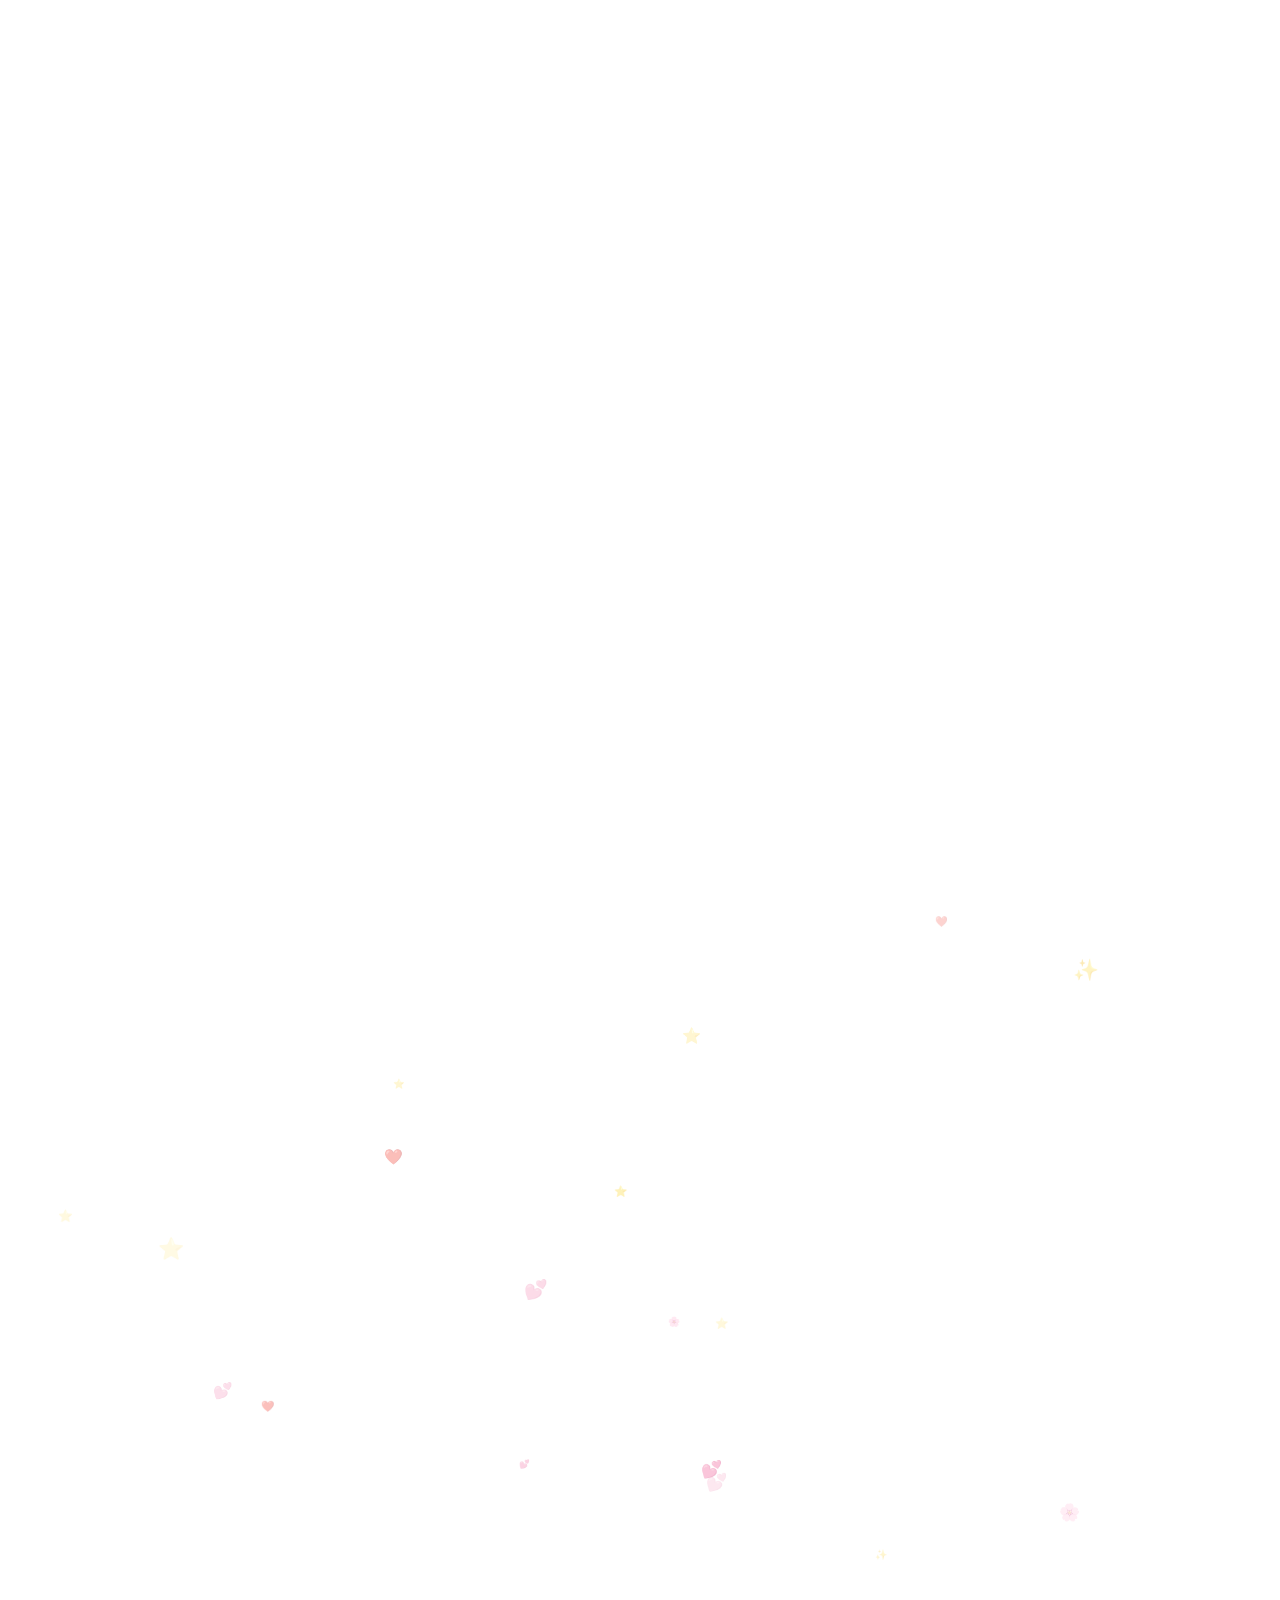
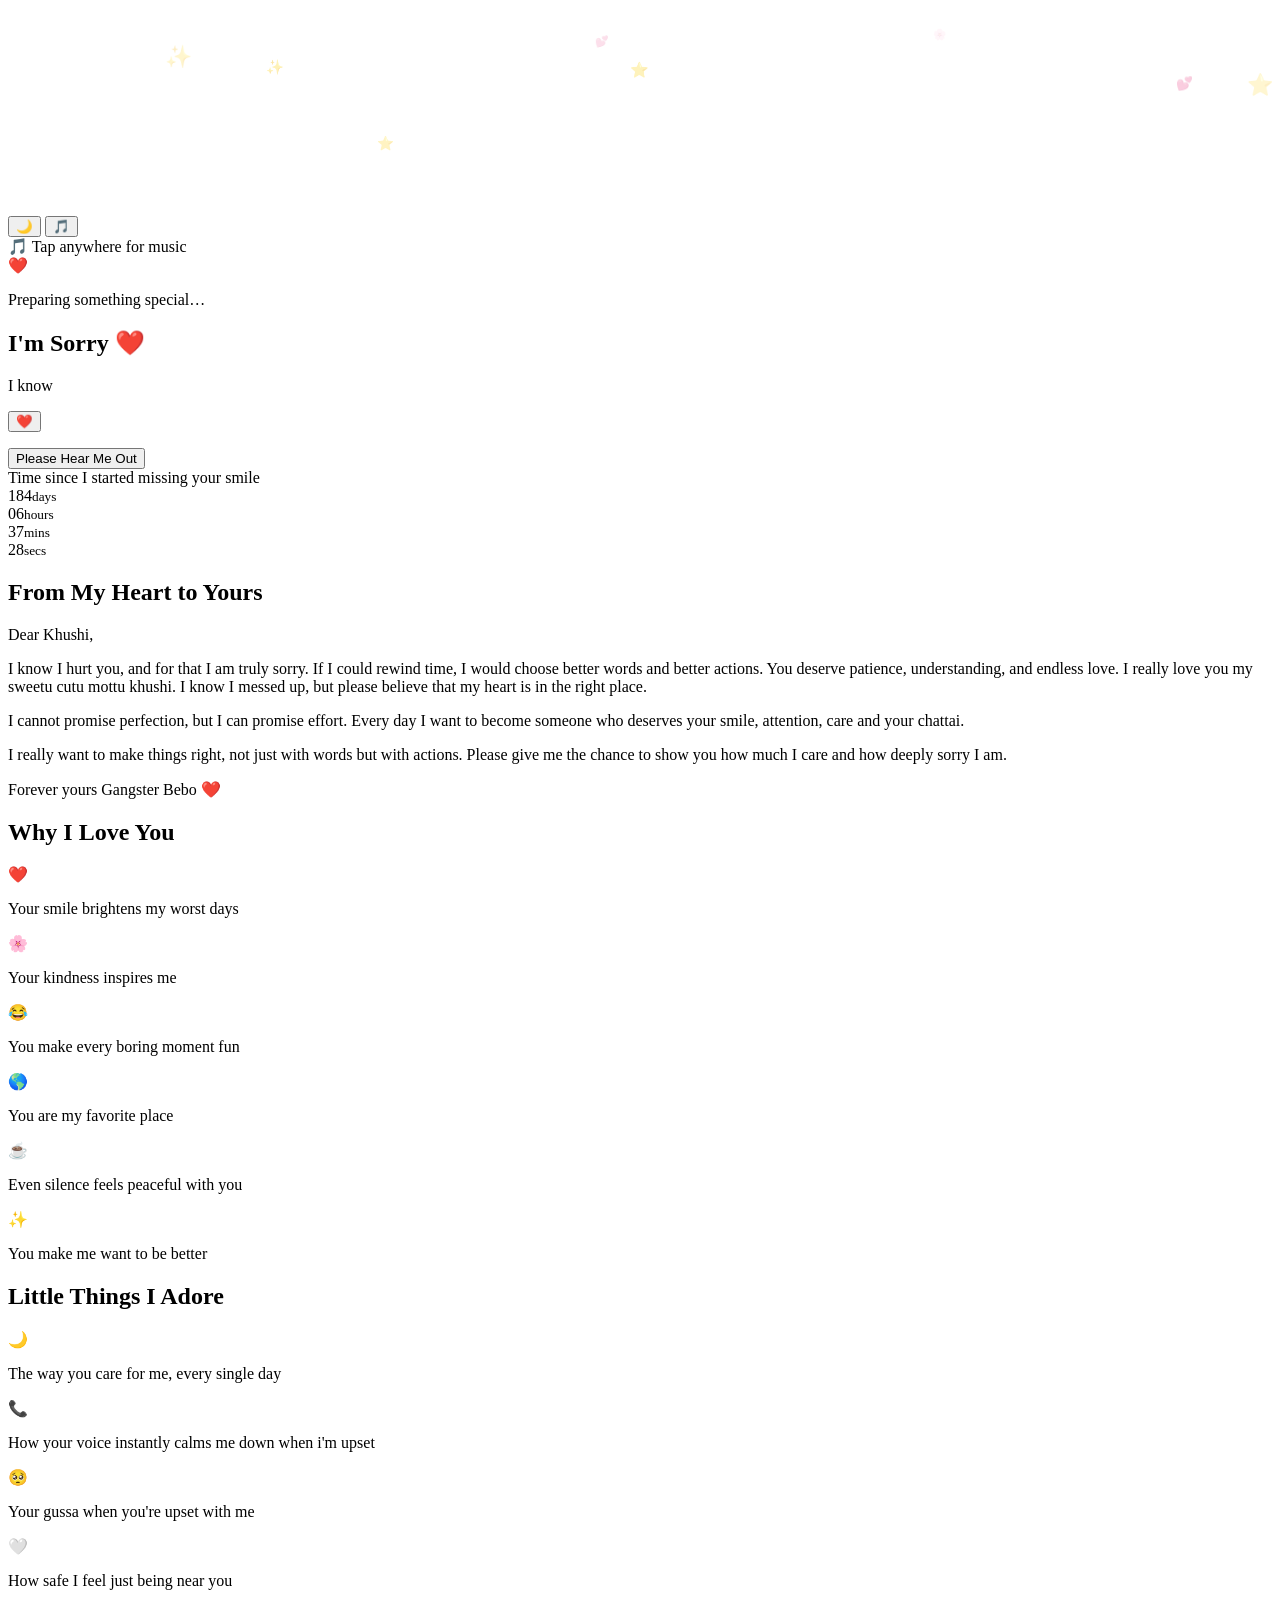
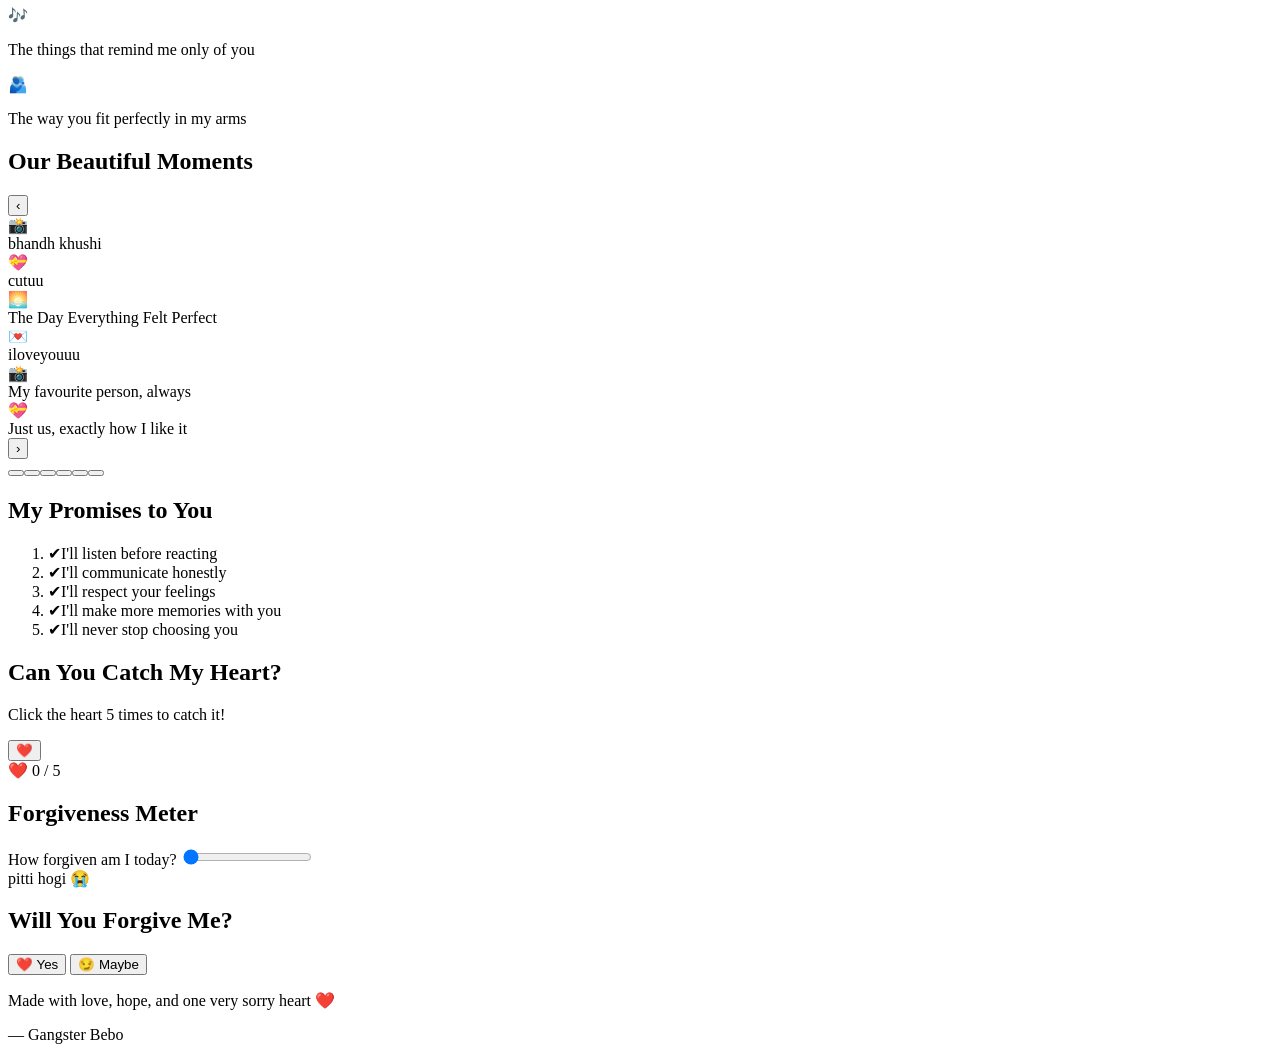
==== index.html @ 4479c872 "Create index.html" ====
<!DOCTYPE html>
<html lang="en">
<head>
  <meta charset="UTF-8" />
  <meta name="viewport" content="width=device-width, initial-scale=1.0" />
  <title>I'm Sorry, My Love ❤️</title>
  <link rel="preconnect" href="https://fonts.googleapis.com" />
  <link rel="preconnect" href="https://fonts.gstatic.com" crossorigin />
  <link href="https://fonts.googleapis.com/css2?family=Playfair+Display:ital,wght@0,400;0,700;1,400&family=Lato:wght@300;400;700&family=Dancing+Script:wght@600;700&display=swap" rel="stylesheet" />
  <link rel="icon" href="data:image/svg+xml,<svg xmlns='http://www.w3.org/2000/svg' viewBox='0 0 100 100'><text y='.9em' font-size='90'>❤️</text></svg>" />
  <link rel="stylesheet" href="style.css" />
</head>
<body class="light-mode">

  <div id="scroll-progress"></div>
  <canvas id="cursor-canvas"></canvas>
  <canvas id="particle-canvas"></canvas>
  <div id="compliment-bubble"></div>

  <div id="controls">
    <button id="dark-toggle" title="Toggle dark mode">🌙</button>
    <button id="music-toggle" title="Toggle music">🎵</button>
  </div>
  <div id="sound-hint">🎵 Tap anywhere for music</div>

  <div id="loader">
    <div class="loader-heart">❤️</div>
    <p>Preparing something special…</p>
  </div>

  <!-- SECTION 1 — LANDING -->
  <section id="landing" class="section">
    <div class="landing-content">
      <h1 class="hero-title fade-in">I'm Sorry ❤️</h1>
      <p class="hero-sub fade-in delay-1">
        I know I made a mistake, but you mean more to me than my ego ever will.
      </p>
      <button id="hero-heart" class="hero-heart fade-in delay-2" title="Click me…">❤️</button>
      <p id="heart-hint" class="heart-hint fade-in delay-2"></p>
      <button id="hear-me-out" class="btn-primary fade-in delay-3">Please Hear Me Out</button>
      <div id="countdown" class="countdown fade-in delay-3">
        <span class="countdown-label">Time since I started missing your smile</span>
        <div class="countdown-digits">
          <div><span id="cd-days">0</span><small>days</small></div>
          <div><span id="cd-hours">0</span><small>hours</small></div>
          <div><span id="cd-mins">0</span><small>mins</small></div>
          <div><span id="cd-secs">0</span><small>secs</small></div>
        </div>
      </div>
    </div>
  </section>

  <!-- SECTION 2 — LETTER -->
  <section id="letter" class="section">
    <div class="section-inner">
      <h2 class="section-title scroll-reveal">From My Heart to Yours</h2>
      <div class="glass-card letter-card scroll-reveal">
        <div id="letter-paragraphs"></div>
      </div>
    </div>
  </section>

  <!-- SECTION 3 — REASONS -->
  <section id="reasons" class="section">
    <div class="section-inner">
      <h2 class="section-title scroll-reveal">Why I Love You</h2>
      <div class="reasons-grid" id="reasons-grid"></div>
    </div>
  </section>

  <!-- SECTION 3.5 — LITTLE THINGS -->
  <section id="little-things" class="section">
    <div class="section-inner">
      <h2 class="section-title scroll-reveal">Little Things I Adore</h2>
      <div class="reasons-grid" id="little-things-grid"></div>
    </div>
  </section>

  <!-- SECTION 4 — GALLERY -->
  <section id="gallery" class="section">
    <div class="section-inner">
      <h2 class="section-title scroll-reveal">Our Beautiful Moments</h2>
      <div class="carousel-wrapper scroll-reveal">
        <button class="carousel-btn prev" id="carousel-prev">‹</button>
        <div class="carousel-track-wrapper">
          <div class="carousel-track" id="carousel-track"></div>
        </div>
        <button class="carousel-btn next" id="carousel-next">›</button>
        <div class="carousel-dots" id="carousel-dots"></div>
      </div>
    </div>
  </section>

  <!-- SECTION 5 — PROMISES -->
  <section id="promises" class="section">
    <div class="section-inner">
      <h2 class="section-title scroll-reveal">My Promises to You</h2>
      <ol class="promises-list" id="promises-list"></ol>
    </div>
  </section>

  <!-- SECTION 6 — GAME -->
  <section id="game" class="section">
    <div class="section-inner">
      <h2 class="section-title scroll-reveal">Can You Catch My Heart?</h2>
      <p class="game-sub scroll-reveal">Click the heart 5 times to catch it!</p>
      <div id="game-arena">
        <button id="game-heart">❤️</button>
        <div id="game-score">❤️ <span id="score-count">0</span> / 5</div>
      </div>
      <div id="game-result" hidden>
        <p>You caught my heart…</p>
        <p>You already had it anyway ❤️</p>
      </div>
    </div>
  </section>

  <!-- SECTION 7 — METER -->
  <section id="meter" class="section">
    <div class="section-inner">
      <h2 class="section-title scroll-reveal">Forgiveness Meter</h2>
      <div class="glass-card meter-card scroll-reveal">
        <label for="forgiveness-slider" class="meter-label">How forgiven am I today?</label>
        <input type="range" id="forgiveness-slider" min="0" max="100" value="0" />
        <div id="meter-message" class="meter-message">Sleeping on the couch 😭</div>
        <div class="meter-track"><div id="meter-fill" class="meter-fill"></div></div>
      </div>
    </div>
  </section>

  <!-- SECTION 8 — QUESTION -->
  <section id="question" class="section">
    <div class="section-inner">
      <h2 class="section-title question-title scroll-reveal">Will You Forgive Me?</h2>
      <div id="question-buttons" class="question-buttons scroll-reveal">
        <button id="btn-yes" class="btn-yes">❤️ Yes</button>
        <button id="btn-maybe" class="btn-maybe">😏 Maybe</button>
      </div>
      <div id="question-result" hidden></div>
    </div>
  </section>

  <!-- YES OVERLAY -->
  <div id="yes-overlay" hidden>
    <div class="yes-content">
      <div class="yes-emoji">🎉❤️🎊</div>
      <h2>Thank You!</h2>
      <p>Thank you for giving us another chance.<br />I promise to make tomorrow better than yesterday.</p>
      <button id="close-overlay" class="btn-primary">💕 Close</button>
    </div>
  </div>

  <!-- EASTER EGG -->
  <div id="easter-egg" hidden>
    <div class="easter-content">
      <p id="easter-text">I love you infinitely ❤️</p>
      <button id="close-easter">×</button>
    </div>
  </div>

  <!-- FOOTER -->
  <footer id="site-footer">
    <p>Made with love, hope, and one very sorry heart ❤️</p>
    <p id="footer-name"></p>
  </footer>

  <audio id="bg-music" loop preload="none"></audio>

  <script>
  // ============================================
  // EDIT EVERYTHING BELOW THIS LINE
  // ============================================

  var GIRLFRIEND_NAME   = "Khushi";
  var MY_NAME           = "Gangster Bebo";
  var START_DATE        = "2026-06-05T00:00:00";
  var BG_MUSIC_URL      = "https://files.catbox.moe/e46wpk.mp3";

  var LETTER = [
    "Dear Khushi,",
    "I know I hurt you, and for that I am truly sorry. If I could rewind time, I would choose better words and better actions. You deserve patience, understanding, and endless love. I really love you my sweetu cutu mottu khushi. I know I messed up, but please believe that my heart is in the right place.",
    "I cannot promise perfection, but I can promise effort. Every day I want to become someone who deserves your smile, attention, care and your chattai.",
    "I really want to make things right, not just with words but with actions. Please give me the chance to show you how much I care and how deeply sorry I am.",
    "Forever yours Gangster Bebo ❤️"
  ];

  // PASTE YOUR GOOGLE DRIVE FILE ID ONLY (the long code in the middle of the share link)
  // Format must be:  https://lh3.googleusercontent.com/d/YOUR_FILE_ID
  var MEMORIES = [
    { caption: "bhandh khushi",                  img: "https://lh3.googleusercontent.com/d/1AJKHGsjOWZdepBhGIZEF0ADNPGqDsxFx" },
    { caption: "cutuu",                           img: "https://lh3.googleusercontent.com/d/15ro54NTfa-QMp7DsvfEFmArkL0kMh6EU" },
    { caption: "The Day Everything Felt Perfect", img: "https://lh3.googleusercontent.com/d/1Q-eAUDT7Jec0E_biat6FEw7ag1zXU2N1" },
    { caption: "iloveyouuu",                      img: "https://lh3.googleusercontent.com/d/1O-o6gZeLFZesdM_bnuaUZ5kqMHBRcGTO" },
    { caption: "My favourite person, always",     img: "https://lh3.googleusercontent.com/d/1LlQ_DcSPe5xK9lEpnj_HKdjEOv0bdu0h" },
    { caption: "Just us, exactly how I like it",  img: "https://lh3.googleusercontent.com/d/1vR-0bvlslBQaSbmFz5hfnw_8TAXUuXkc" }
  ];

  var QUOTES = [
    "I feel the best when I am with you Khushi Gupta 💕",
    "You make ordinary moments extraordinary ✨",
    "The world is softer when you are near 🌸",
    "Your laugh is my favourite sound 😊",
    "You are my home 🏡",
    "Loving you is the easiest thing I do ❤️",
    "You are my favourite notification 📱💗",
    "My heart beats faster when I see your name ",
    "I'd choose you in every universe, every timeline ",
    "You taught me what love actually is "
  ];

  // ============================================
  // DO NOT EDIT BELOW THIS LINE
  // ============================================

  document.addEventListener("DOMContentLoaded", function() {

    // Footer
    document.getElementById("footer-name").textContent = "— " + MY_NAME;

    // Loader
    setTimeout(function() {
      var l = document.getElementById("loader");
      if (l) l.classList.add("hidden");
    }, 1200);

    // Scroll progress
    window.addEventListener("scroll", function() {
      var docH = document.documentElement.scrollHeight - window.innerHeight;
      var pct  = docH > 0 ? (window.scrollY / docH) * 100 : 0;
      var bar  = document.getElementById("scroll-progress");
      if (bar) bar.style.width = pct + "%";
    }, { passive: true });

    // Dark mode
    var darkBtn  = document.getElementById("dark-toggle");
    var isDark   = false;
    if (darkBtn) {
      darkBtn.addEventListener("click", function() {
        isDark = !isDark;
        document.body.classList.toggle("dark-mode",  isDark);
        document.body.classList.toggle("light-mode", !isDark);
        darkBtn.textContent = isDark ? "☀️" : "🌙";
      });
    }

    // Music — auto-starts on first tap/click anywhere, with a hint shown until then
    var musicBtn  = document.getElementById("music-toggle");
    var bgMusic   = document.getElementById("bg-music");
    var soundHint = document.getElementById("sound-hint");
    var musicOn   = false;
    var musicStartedOnce = false;

    if (BG_MUSIC_URL && bgMusic) {
      bgMusic.src = BG_MUSIC_URL;
      if (soundHint) setTimeout(function(){ soundHint.classList.add("show"); }, 1500);
    } else if (soundHint) {
      soundHint.style.display = "none";
    }

    function startMusic() {
      if (!BG_MUSIC_URL || musicOn) return;
      bgMusic.play().then(function() {
        musicOn = true;
        if (musicBtn) musicBtn.textContent = "🔇";
        if (soundHint) soundHint.classList.remove("show");
      }).catch(function() {});
    }

    function firstInteractionHandler() {
      if (!musicStartedOnce) {
        musicStartedOnce = true;
        startMusic();
      }
      document.removeEventListener("click", firstInteractionHandler);
      document.removeEventListener("touchstart", firstInteractionHandler);
    }
    if (BG_MUSIC_URL) {
      document.addEventListener("click", firstInteractionHandler);
      document.addEventListener("touchstart", firstInteractionHandler, { passive: true });
    }

    if (musicBtn) {
      musicBtn.addEventListener("click", function() {
        if (!BG_MUSIC_URL) return;
        musicStartedOnce = true;
        if (musicOn) { bgMusic.pause(); musicOn = false; musicBtn.textContent = "🎵"; }
        else { startMusic(); }
      });
    }

    // Cursor trail
    var cc = document.getElementById("cursor-canvas");
    if (cc) {
      var cCtx = cc.getContext("2d");
      var pts  = [];
      cc.width = window.innerWidth; cc.height = window.innerHeight;
      window.addEventListener("resize", function(){ cc.width = window.innerWidth; cc.height = window.innerHeight; });
      document.addEventListener("mousemove", function(e) {
        if (Math.random() > 0.4) pts.push({ x: e.clientX, y: e.clientY, s: Math.random()*12+6, l: 1, d: 0.025+Math.random()*0.02, vx: (Math.random()-0.5)*1.5, vy: -1-Math.random()*1.5 });
      });
      document.addEventListener("touchmove", function(e) {
        var t = e.touches[0];
        pts.push({ x: t.clientX, y: t.clientY, s: 14, l: 1, d: 0.03, vx: (Math.random()-0.5)*1.5, vy: -1.5-Math.random() });
      }, { passive: true });
      (function drawC() {
        cCtx.clearRect(0,0,cc.width,cc.height);
        for (var i = pts.length-1; i >= 0; i--) {
          var p = pts[i]; cCtx.globalAlpha = p.l; cCtx.font = p.s+"px serif";
          cCtx.fillText("❤️", p.x-p.s/2, p.y+p.s/2);
          p.x+=p.vx; p.y+=p.vy; p.l-=p.d; if(p.l<=0) pts.splice(i,1);
        }
        cCtx.globalAlpha = 1; requestAnimationFrame(drawC);
      })();
    }

    // Ambient particles
    var pc = document.getElementById("particle-canvas");
    if (pc) {
      var pCtx = pc.getContext("2d");
      var EM   = ["❤️","✨","🌸","💕","⭐"];
      var amb  = [];
      pc.width = window.innerWidth; pc.height = window.innerHeight;
      window.addEventListener("resize", function(){ pc.width = window.innerWidth; pc.height = window.innerHeight; });
      function mkA(b) { return { x: Math.random()*window.innerWidth, y: b ? window.innerHeight+20 : Math.random()*window.innerHeight, s: Math.random()*14+8, sp: 0.25+Math.random()*0.4, dr: (Math.random()-0.5)*0.3, al: 0.1+Math.random()*0.25, em: EM[Math.floor(Math.random()*EM.length)] }; }
      for (var i=0;i<28;i++) amb.push(mkA(false));
      (function drawA() {
        pCtx.clearRect(0,0,pc.width,pc.height);
        for (var i=0;i<amb.length;i++) { var p=amb[i]; pCtx.globalAlpha=p.al; pCtx.font=p.s+"px serif"; pCtx.fillText(p.em,p.x,p.y); p.y-=p.sp; p.x+=p.dr; if(p.y<-30) amb[i]=mkA(true); }
        pCtx.globalAlpha=1; requestAnimationFrame(drawA);
      })();
    }

    // Scroll reveal
    var ro = new IntersectionObserver(function(entries) {
      entries.forEach(function(e, i) { if(e.isIntersecting){ setTimeout(function(){ e.target.classList.add("revealed"); }, i*80); ro.unobserve(e.target); } });
    }, { threshold: 0.15 });
    document.querySelectorAll(".scroll-reveal").forEach(function(el){ ro.observe(el); });

    // Hero heart
    var heroHeart  = document.getElementById("hero-heart");
    var heartHint  = document.getElementById("heart-hint");
    var heartClicks = 0;
    if (heroHeart) {
      heroHeart.addEventListener("click", function() {
        heartClicks++;
        if (heartHint) {
          if (heartClicks < 10) { heartHint.textContent = (10-heartClicks) + " more clicks to unlock a secret 🤫"; heartHint.classList.add("show"); }
          else { heartHint.textContent = "✨ Secret unlocked! ✨"; heartHint.classList.add("show"); showEasterEgg(GIRLFRIEND_NAME + ", you are my entire world. Every heartbeat is for you. ❤️"); }
        }
        spawnHeart(heroHeart.getBoundingClientRect());
      });
    }

    // Scroll to letter
    var hmb = document.getElementById("hear-me-out");
    if (hmb) hmb.addEventListener("click", function(){ document.getElementById("letter").scrollIntoView({ behavior: "smooth" }); });

    // Countdown — reads directly from START_DATE variable, ignores localStorage
    function updateCountdown() {
      var start = new Date(START_DATE).getTime();
      var diff  = Math.max(0, Date.now() - start);
      var days  = Math.floor(diff / 86400000); diff -= days  * 86400000;
      var hours = Math.floor(diff /  3600000); diff -= hours *  3600000;
      var mins  = Math.floor(diff /    60000); diff -= mins  *    60000;
      var secs  = Math.floor(diff /     1000);
      var dd = document.getElementById("cd-days");
      var hh = document.getElementById("cd-hours");
      var mm = document.getElementById("cd-mins");
      var ss = document.getElementById("cd-secs");
      if (dd) dd.textContent = days;
      if (hh) hh.textContent = String(hours).padStart(2,"0");
      if (mm) mm.textContent = String(mins).padStart(2,"0");
      if (ss) ss.textContent = String(secs).padStart(2,"0");
    }
    updateCountdown();
    setInterval(updateCountdown, 1000);

    // Letter — reads directly from LETTER array
    var lc = document.getElementById("letter-paragraphs");
    var lcard = document.querySelector(".letter-card");
    if (lc) {
      LETTER.forEach(function(para) {
        var p = document.createElement("p");
        p.className   = "letter-paragraph";
        p.textContent = para;
        lc.appendChild(p);
      });
      var lStarted = false;
      var lo = new IntersectionObserver(function(entries) {
        if (entries[0].isIntersecting && !lStarted) {
          lStarted = true;
          var all = lc.querySelectorAll(".letter-paragraph");
          all.forEach(function(p, i){ setTimeout(function(){ p.classList.add("visible"); }, i*500); });
          lo.disconnect();
        }
      }, { threshold: 0.2 });
      if (lcard) lo.observe(lcard);
    }

    // Reasons
    var REASONS = [
      { icon: "❤️",  text: "Your smile brightens my worst days" },
      { icon: "🌸",  text: "Your kindness inspires me" },
      { icon: "😂",  text: "You make every boring moment fun" },
      { icon: "🌎",  text: "You are my favorite place" },
      { icon: "☕",  text: "Even silence feels peaceful with you" },
      { icon: "✨",  text: "You make me want to be better" }
    ];
    var grid = document.getElementById("reasons-grid");
    if (grid) {
      REASONS.forEach(function(r) {
        var card = document.createElement("div");
        card.className = "reason-card";
        card.innerHTML = "<span class='reason-icon'>"+r.icon+"</span><p>"+r.text+"</p>";
        grid.appendChild(card);
      });
      var co = new IntersectionObserver(function(entries) {
        entries.forEach(function(e,i){ if(e.isIntersecting){ setTimeout(function(){ e.target.classList.add("revealed"); },i*100); co.unobserve(e.target); } });
      }, { threshold: 0.2 });
      grid.querySelectorAll(".reason-card").forEach(function(c){ co.observe(c); });
    }

    // Little Things
    var LITTLE_THINGS = [
      { icon: "🌙",  text: "The way you care for me, every single day" },
      { icon: "📞",  text: "How your voice instantly calms me down when i'm upset" },
      { icon: "🥺",  text: "Your gussa when you're upset with me" },
      { icon: "🤍",  text: "How safe I feel just being near you" },
      { icon: "🎶",  text: "The things that remind me only of you" },
      { icon: "🫂",  text: "The way you fit perfectly in my arms" }
    ];
    var ltGrid = document.getElementById("little-things-grid");
    if (ltGrid) {
      LITTLE_THINGS.forEach(function(r) {
        var card = document.createElement("div");
        card.className = "reason-card";
        card.innerHTML = "<span class='reason-icon'>"+r.icon+"</span><p>"+r.text+"</p>";
        ltGrid.appendChild(card);
      });
      var lto = new IntersectionObserver(function(entries) {
        entries.forEach(function(e,i){ if(e.isIntersecting){ setTimeout(function(){ e.target.classList.add("revealed"); },i*100); lto.unobserve(e.target); } });
      }, { threshold: 0.2 });
      ltGrid.querySelectorAll(".reason-card").forEach(function(c){ lto.observe(c); });
    }

    // Carousel — reads from MEMORIES array
    var track  = document.getElementById("carousel-track");
    var dotsEl = document.getElementById("carousel-dots");
    var cur    = 0;
    var ap;
    var ME     = ["📸","💝","🌅","💌"];
    if (track) {
      MEMORIES.forEach(function(m, i) {
        var slide = document.createElement("div");
        slide.className = "carousel-slide";
        if (m.img) {
          var img = document.createElement("img");
          img.src = m.img; img.alt = m.caption; img.className = "slide-img";
          img.onerror = function() { var ph = document.createElement("div"); ph.className = "slide-placeholder"; ph.textContent = ME[i%ME.length]; img.replaceWith(ph); };
          slide.appendChild(img);
        } else {
          var ph = document.createElement("div");
          ph.className = "slide-placeholder"; ph.textContent = ME[i%ME.length];
          slide.appendChild(ph);
        }
        var cap = document.createElement("div");
        cap.className = "carousel-caption"; cap.textContent = m.caption;
        slide.appendChild(cap); track.appendChild(slide);
        if (dotsEl) {
          var dot = document.createElement("button");
          dot.className = "carousel-dot"+(i===0?" active":"");
          dot.addEventListener("click", (function(idx){ return function(){ goTo(idx); }; })(i));
          dotsEl.appendChild(dot);
        }
      });
      function goTo(idx) {
        cur = (idx + MEMORIES.length) % MEMORIES.length;
        track.style.transform = "translateX(-"+(cur*100)+"%)";
        if (dotsEl) dotsEl.querySelectorAll(".carousel-dot").forEach(function(d,i){ d.classList.toggle("active",i===cur); });
        clearInterval(ap); ap = setInterval(function(){ goTo(cur+1); }, 4000);
      }
      goTo(0);
      var prev = document.getElementById("carousel-prev");
      var next = document.getElementById("carousel-next");
      if (prev) prev.addEventListener("click", function(){ goTo(cur-1); });
      if (next) next.addEventListener("click", function(){ goTo(cur+1); });
      var sx = 0;
      track.addEventListener("touchstart", function(e){ sx = e.touches[0].clientX; }, { passive: true });
      track.addEventListener("touchend",   function(e){ var dx=e.changedTouches[0].clientX-sx; if(Math.abs(dx)>40) goTo(dx<0?cur+1:cur-1); });
    }

    // Promises
    var PROMISES = ["I'll listen before reacting","I'll communicate honestly","I'll respect your feelings","I'll make more memories with you","I'll never stop choosing you"];
    var pl = document.getElementById("promises-list");
    if (pl) {
      PROMISES.forEach(function(t) {
        var li = document.createElement("li"); li.className = "promise-item";
        li.innerHTML = "<span class='promise-check'>✔</span><span>"+t+"</span>"; pl.appendChild(li);
      });
      var po = new IntersectionObserver(function(entries) {
        entries.forEach(function(e,i){ if(e.isIntersecting){ setTimeout(function(){ e.target.classList.add("revealed"); },i*130); po.unobserve(e.target); } });
      }, { threshold: 0.2 });
      pl.querySelectorAll(".promise-item").forEach(function(p){ po.observe(p); });
    }

    // Game
    var gh = document.getElementById("game-heart");
    var ga = document.getElementById("game-arena");
    var sc = document.getElementById("score-count");
    var gr = document.getElementById("game-result");
    var gscore = 0; var gdone = false;
    function mvHeart() { if(!ga||!gh) return; var m=40,mx=ga.offsetWidth-m*2,my=ga.offsetHeight-m*2; gh.style.left=(m+Math.random()*mx)+"px"; gh.style.top=(m+Math.random()*my)+"px"; }
    mvHeart();
    if (gh) gh.addEventListener("click", function() {
      if (gdone) return; gscore++;
      if (sc) sc.textContent = gscore;
      spawnHeart(gh.getBoundingClientRect());
      if (gscore >= 5) { gdone=true; gh.style.display="none"; if(gr) gr.removeAttribute("hidden"); triggerConfetti(); }
      else mvHeart();
    });

    // Meter
    var slider   = document.getElementById("forgiveness-slider");
    var mMsg     = document.getElementById("meter-message");
    var mFill    = document.getElementById("meter-fill");
    var MMSGS    = [{max:10,msg:"pitti hogi 😭"},{max:30,msg:"Still in danger 😅"},{max:55,msg:"Making progress 😊"},{max:80,msg:"Almost there ❤️"},{max:100,msg:"i loveee youuuu 💕"}];
    if (slider) {
      function updMeter(v) {
        v = Number(v); if(mFill) mFill.style.width=v+"%";
        slider.style.setProperty("--slider-pct",v+"%");
        var e = MMSGS.find(function(m){ return v<=m.max; }) || MMSGS[MMSGS.length-1];
        if (mMsg) mMsg.textContent = e.msg;
      }
      slider.addEventListener("input",  function(e){ updMeter(e.target.value); });
      slider.addEventListener("change", function(e){ updMeter(e.target.value); });
      updMeter(0);
    }

    // Big question
    var bY   = document.getElementById("btn-yes");
    var bM   = document.getElementById("btn-maybe");
    var qR   = document.getElementById("question-result");
    var qB   = document.getElementById("question-buttons");
    var mc   = 0; var ma = false;
    function runAway() { if(!qB||!bM||ma) return; var mx=Math.max(0,qB.offsetWidth-bM.offsetWidth-20),my=Math.max(0,qB.offsetHeight-bM.offsetHeight-20); bM.style.position="absolute"; bM.style.left=(Math.random()*mx)+"px"; bM.style.top=(Math.random()*my)+"px"; }
    if (bM) {
      bM.addEventListener("mouseenter", function(){ if(!ma) runAway(); });
      bM.addEventListener("touchstart",  function(e){ if(!ma){ e.preventDefault(); runAway(); } }, { passive: false });
      bM.addEventListener("click", function() { mc++; if(mc>=6&&!ma){ ma=true; bM.style.position="relative"; bM.style.left=""; bM.style.top=""; } else if(ma){ if(qR){ qR.textContent="I'll keep trying until your answer becomes yes ❤️"; qR.removeAttribute("hidden"); } } else runAway(); });
    }
    if (bY) bY.addEventListener("click", function(){ triggerConfetti(); triggerFireworks(); var ov=document.getElementById("yes-overlay"); if(ov) ov.removeAttribute("hidden"); document.body.style.overflow="hidden"; });
    var cov = document.getElementById("close-overlay");
    if (cov) cov.addEventListener("click", function(){ document.getElementById("yes-overlay").setAttribute("hidden",""); document.body.style.overflow=""; });

    // Easter egg overlay
    function showEasterEgg(msg) { var ee=document.getElementById("easter-egg"); var et=document.getElementById("easter-text"); if(ee){ if(et) et.textContent=msg; ee.removeAttribute("hidden"); } }
    var ce = document.getElementById("close-easter");
    if (ce) ce.addEventListener("click", function(){ document.getElementById("easter-egg").setAttribute("hidden",""); });

    // Type LOVE
    var lb = [];
    document.addEventListener("keydown", function(e){ lb.push(e.key.toLowerCase()); if(lb.length>4) lb.shift(); if(lb.join("")==="love"){ showEasterEgg("I love you infinitely ❤️"); lb=[]; } });

    // Confetti
    function triggerConfetti() {
      var cv=document.createElement("canvas"); cv.style.cssText="position:fixed;inset:0;pointer-events:none;z-index:9980;"; document.body.appendChild(cv);
      var cx=cv.getContext("2d"); cv.width=window.innerWidth; cv.height=window.innerHeight;
      var C=["#f9a8d4","#c4b5fd","#fde68a","#a7f3d0","#fdba74","#ff80b5"],ps=[];
      for(var i=0;i<180;i++) ps.push({x:Math.random()*cv.width,y:-10-Math.random()*200,w:6+Math.random()*10,h:10+Math.random()*14,r:Math.random()*Math.PI*2,dr:(Math.random()-0.5)*0.15,dx:(Math.random()-0.5)*3,dy:3+Math.random()*4,c:C[Math.floor(Math.random()*C.length)],l:1});
      (function draw(){ cx.clearRect(0,0,cv.width,cv.height); var dead=true; ps.forEach(function(p){ if(p.l<=0) return; dead=false; cx.save(); cx.translate(p.x,p.y); cx.rotate(p.r); cx.fillStyle=p.c; cx.globalAlpha=p.l; cx.fillRect(-p.w/2,-p.h/2,p.w,p.h); cx.restore(); p.x+=p.dx; p.y+=p.dy; p.r+=p.dr; if(p.y>cv.height) p.l-=0.05; }); if(dead){cv.remove();return;} requestAnimationFrame(draw); })();
    }

    // Fireworks
    function triggerFireworks() {
      var cv=document.createElement("canvas"); cv.style.cssText="position:fixed;inset:0;pointer-events:none;z-index:9981;"; document.body.appendChild(cv);
      var cx=cv.getContext("2d"); cv.width=window.innerWidth; cv.height=window.innerHeight;
      var C=["#ff80b5","#c4b5fd","#fde68a","#a7f3d0"],rk=[],fr=0;
      function addR(){ var x=80+Math.random()*(cv.width-160),y=cv.height*0.65+Math.random()*(cv.height*0.25),cl=C[Math.floor(Math.random()*C.length)],pa=[]; for(var i=0;i<60;i++){ var a=(Math.PI*2/60)*i,sp=2+Math.random()*4; pa.push({x:x,y:y,vx:Math.cos(a)*sp,vy:Math.sin(a)*sp,l:1,d:0.015+Math.random()*0.015}); } rk.push({pa:pa,cl:cl}); }
      for(var i=0;i<4;i++) setTimeout(addR,i*350);
      (function drawF(){ cx.fillStyle="rgba(0,0,0,0.12)"; cx.fillRect(0,0,cv.width,cv.height); var act=false; rk.forEach(function(r){ r.pa.forEach(function(p){ if(p.l<=0) return; act=true; cx.beginPath(); cx.arc(p.x,p.y,3*p.l,0,Math.PI*2); cx.fillStyle=r.cl; cx.globalAlpha=p.l; cx.fill(); p.x+=p.vx; p.y+=p.vy; p.vy+=0.05; p.l-=p.d; }); }); cx.globalAlpha=1; fr++; if(!act&&fr>60){cv.remove();return;} requestAnimationFrame(drawF); })();
    }

    // Float hearts
    function spawnHeart(rect) {
      var el=document.createElement("span"); el.className="float-heart"; el.textContent=Math.random()>0.5?"❤️":"💕";
      el.style.cssText="left:"+(rect.left+rect.width/2)+"px;top:"+(rect.top+rect.height/2+window.scrollY)+"px;font-size:"+(14+Math.random()*16)+"px;";
      document.body.appendChild(el); setTimeout(function(){ el.remove(); },4200);
    }
    document.addEventListener("click", function(e){ if(e.target.closest("#game-heart")) return; spawnHeart({left:e.clientX-10,top:e.clientY-10+window.scrollY,width:20,height:20}); });

    // Compliments — reads from QUOTES array
    var bub = document.getElementById("compliment-bubble");
    if (bub && QUOTES.length > 0) {
      function showQ() { bub.textContent=QUOTES[Math.floor(Math.random()*QUOTES.length)]; bub.classList.add("show"); setTimeout(function(){ bub.classList.remove("show"); },3500); }
      setTimeout(showQ, 3000);
      setInterval(showQ, 9000);
    }

    // Typewriter
    var hs = document.querySelector(".hero-sub");
    if (hs) {
      setTimeout(function() {
        var txt = hs.textContent.replace(/\s+/g," ").trim(); hs.textContent=""; hs.classList.add("typewriter"); var i=0;
        (function type(){ if(i<txt.length){ hs.textContent+=txt[i++]; setTimeout(type,35); } else hs.classList.remove("typewriter"); })();
      }, 1800);
    }

  }); // end DOMContentLoaded
  </script>
</body>
</html>
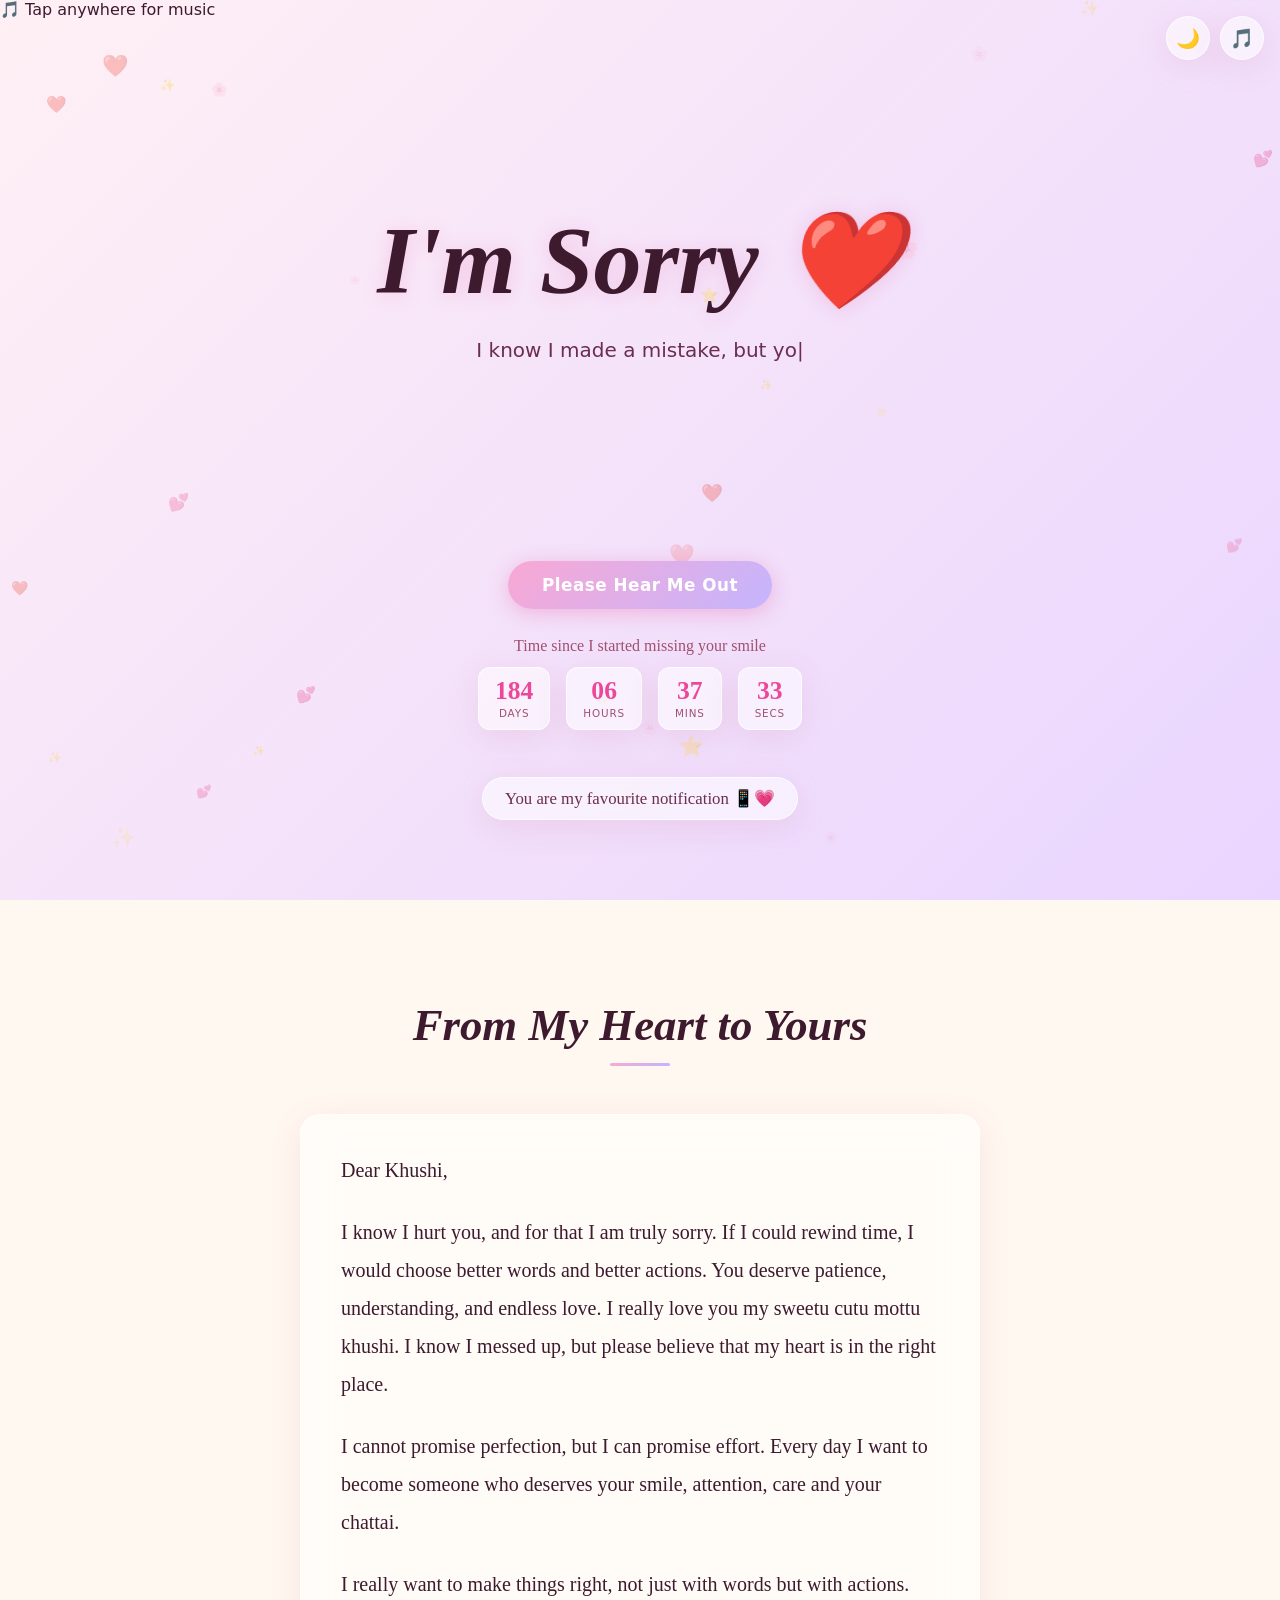
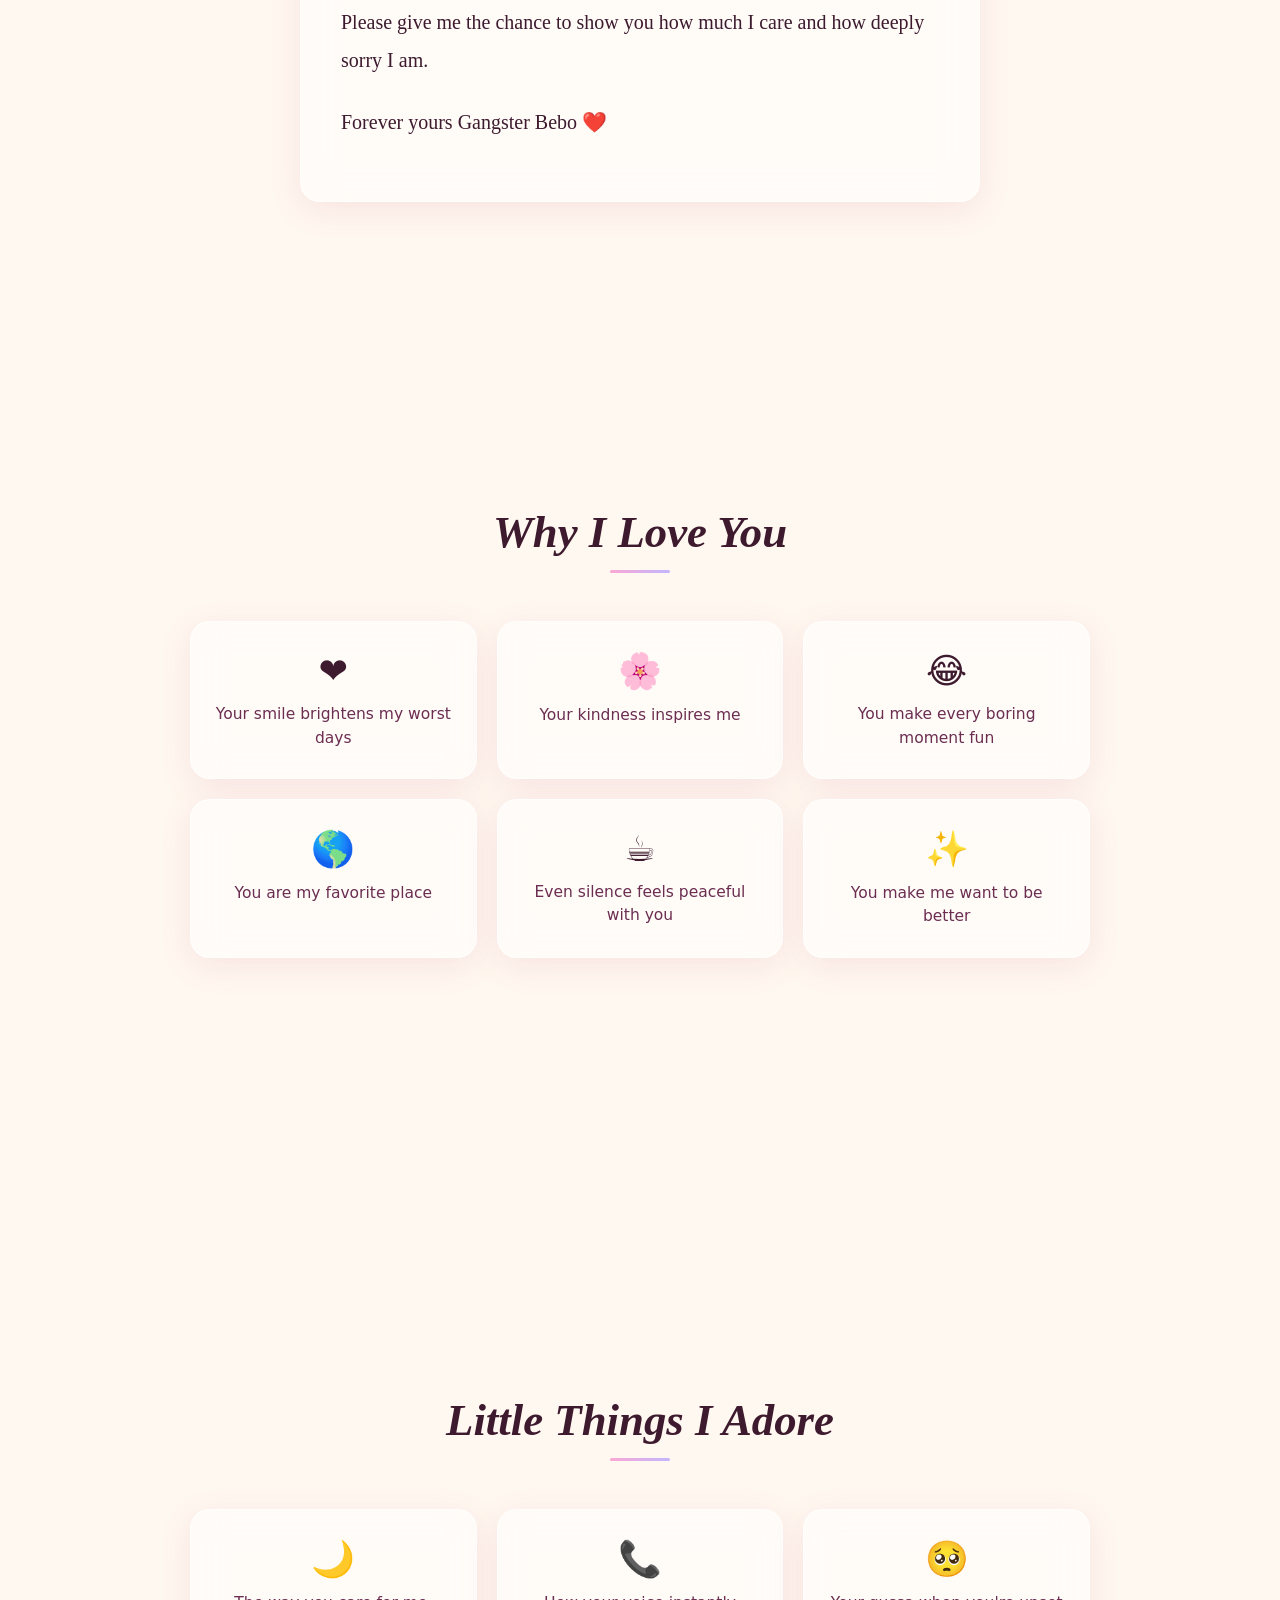
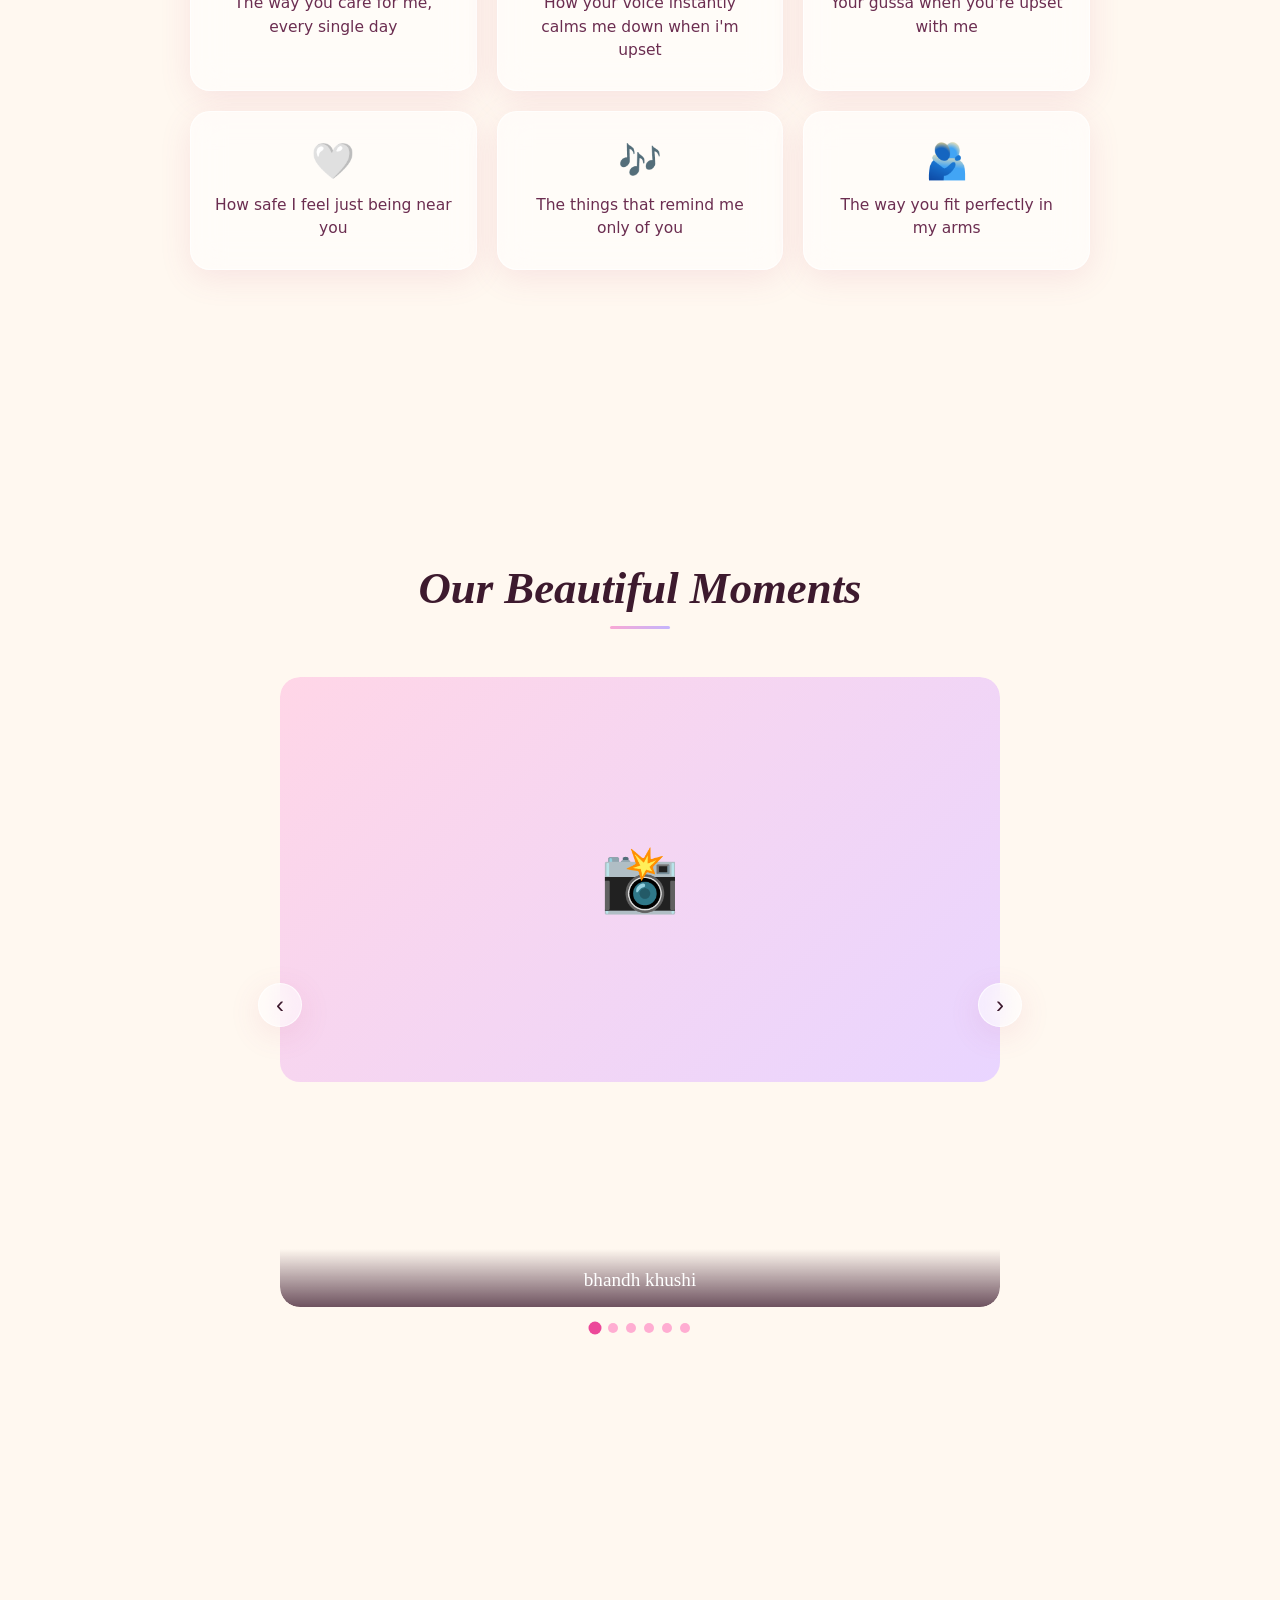
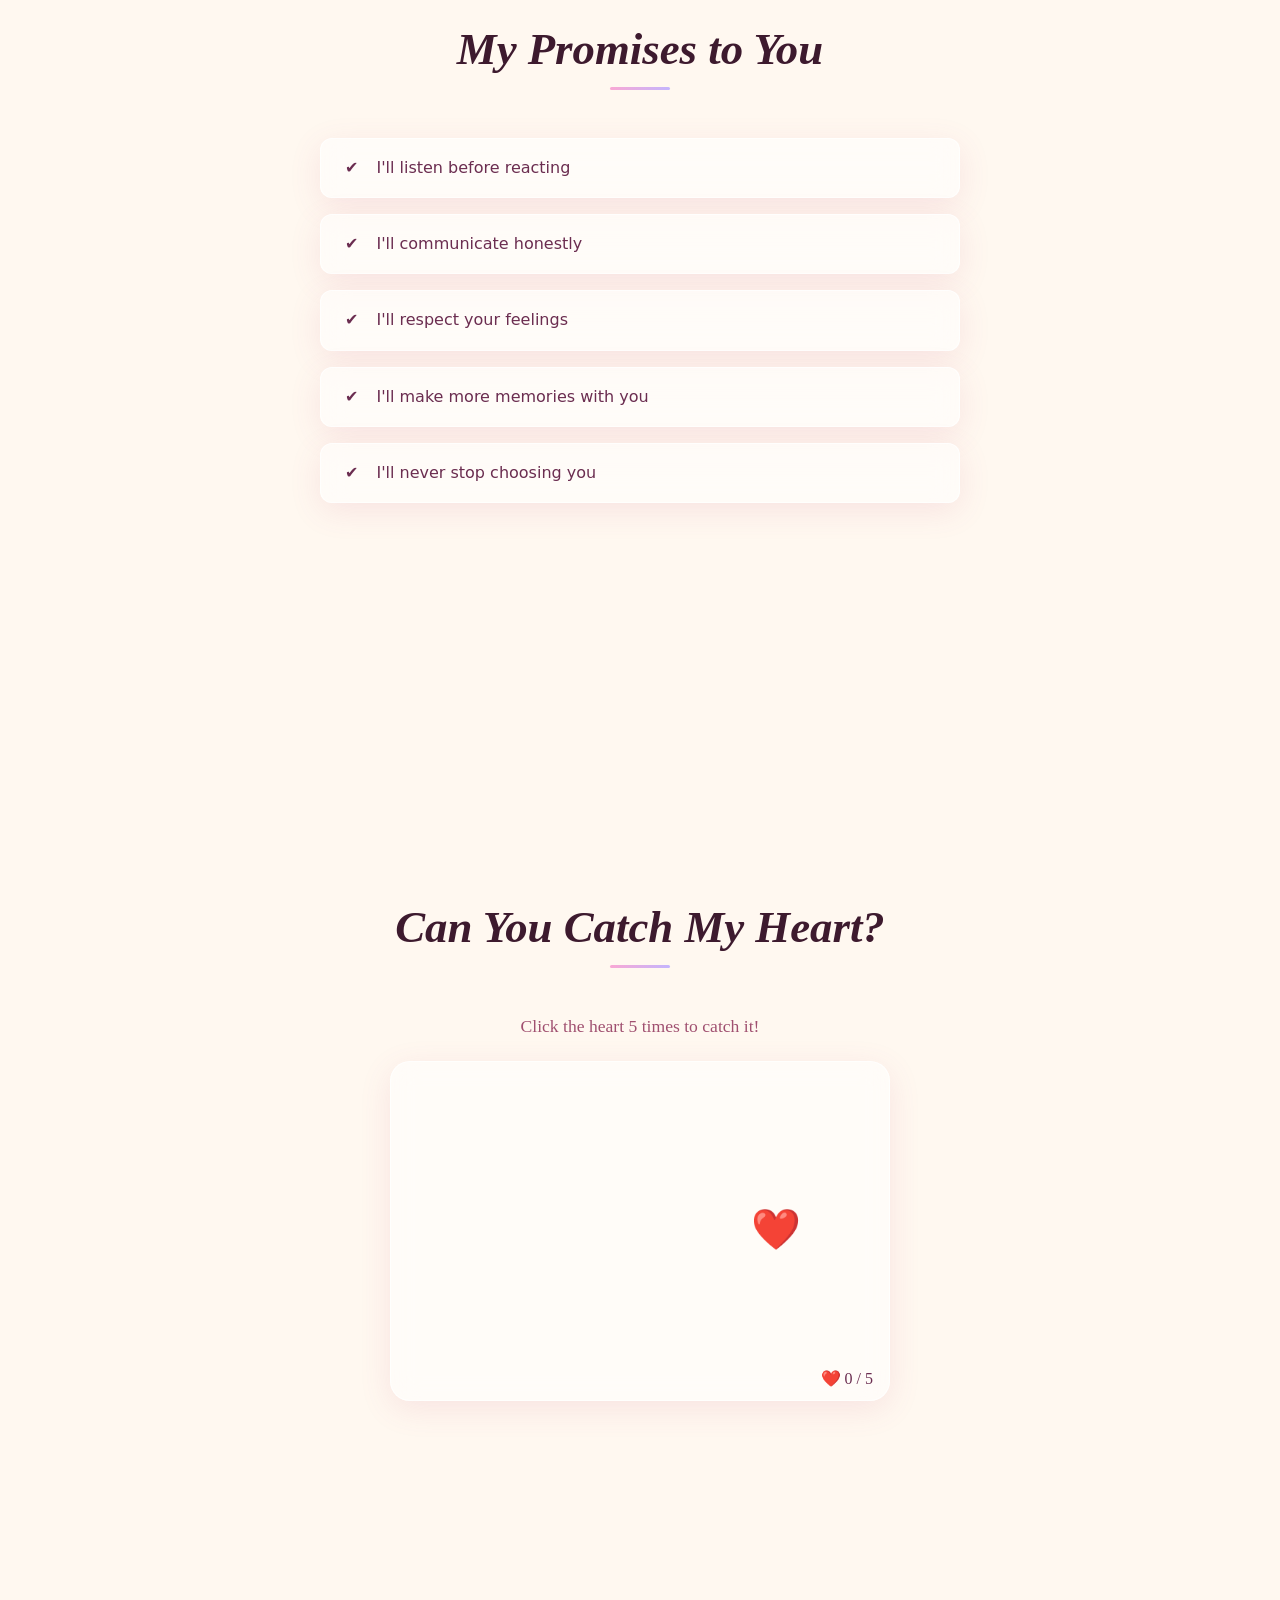
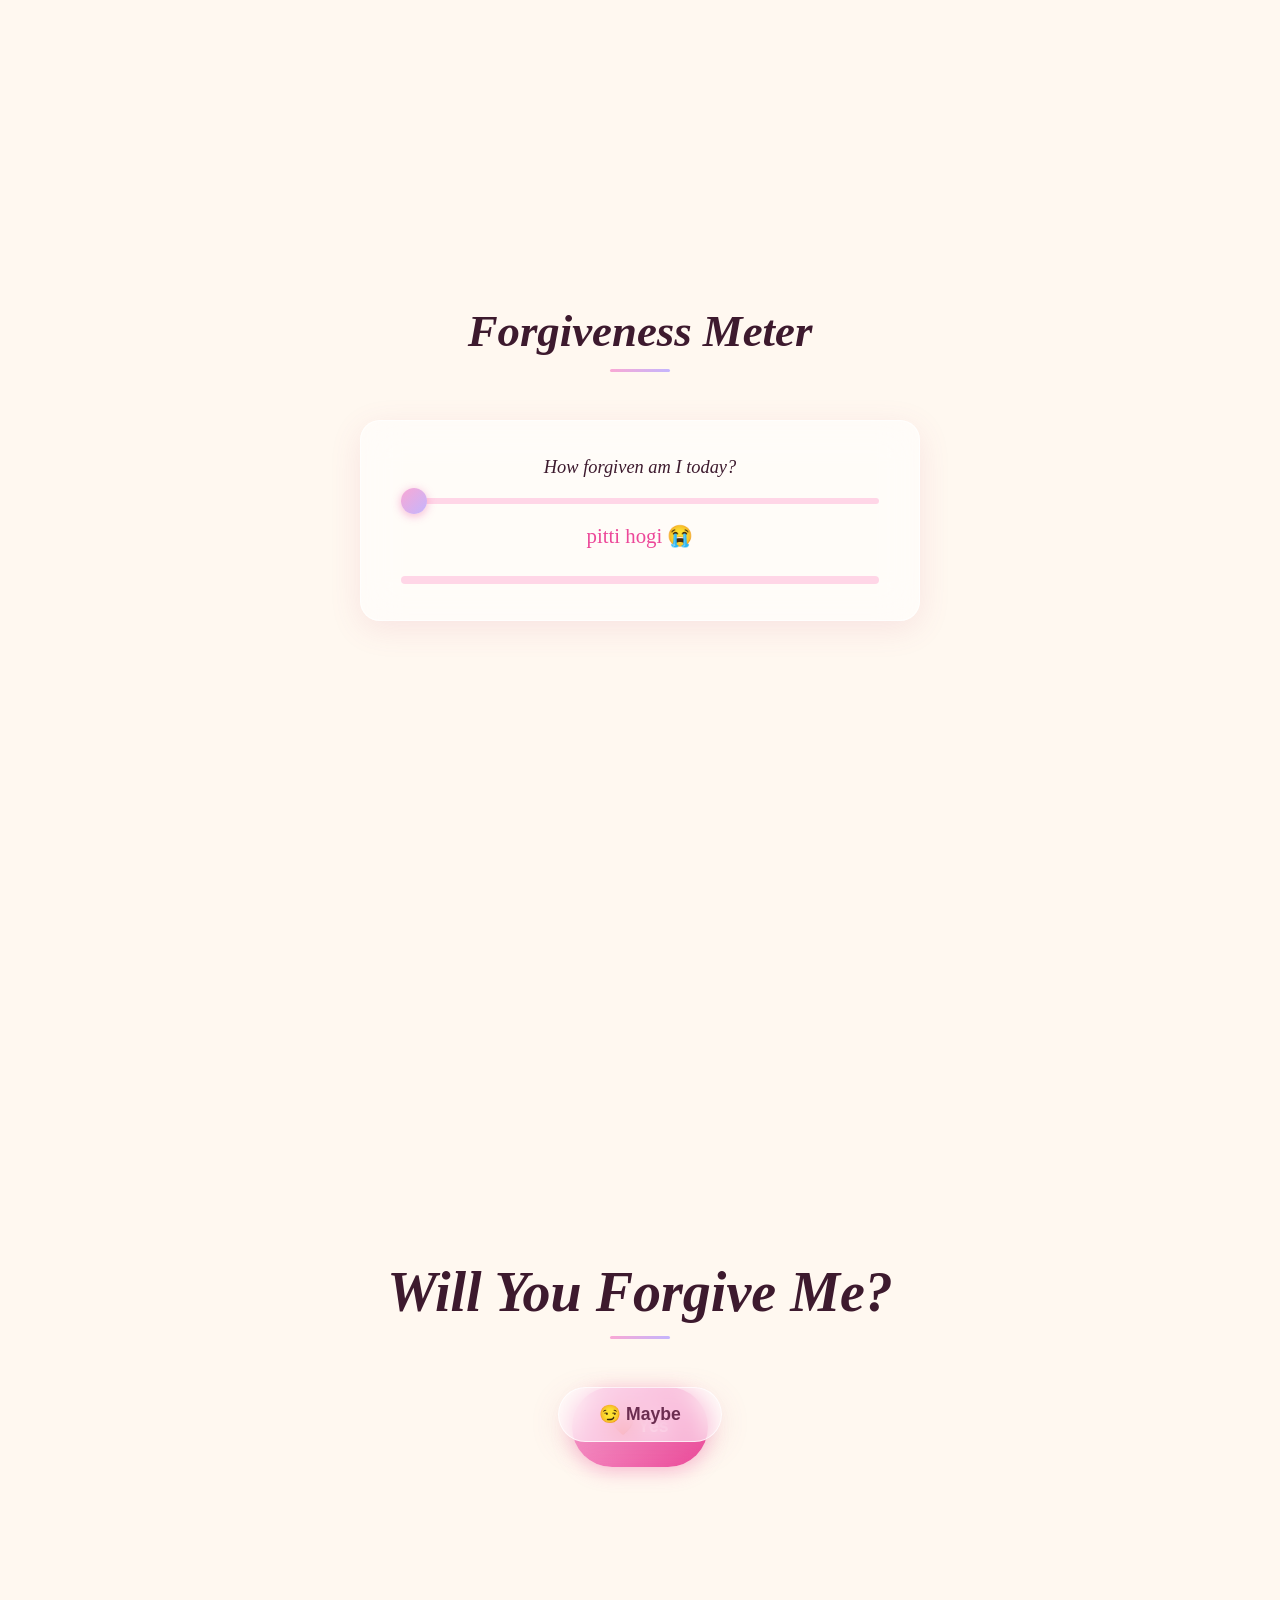
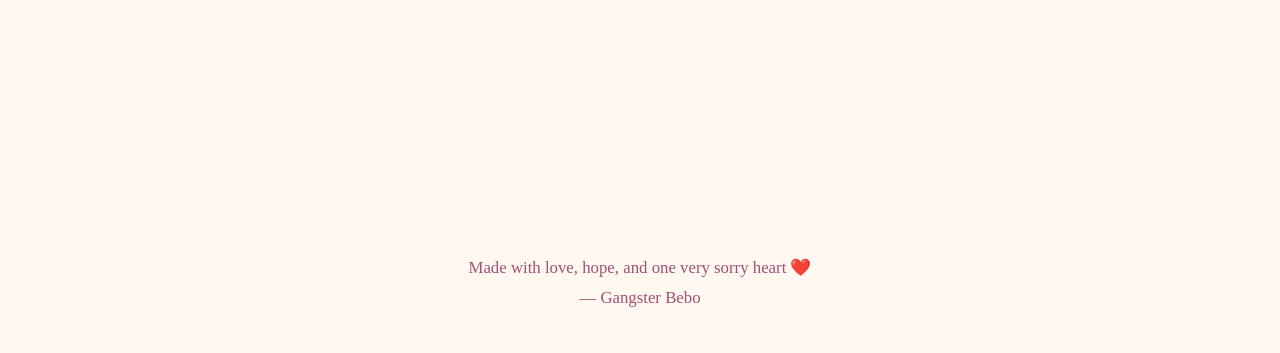
==== commit a606ada6: "Update index.html" ====
--- a/index.html
+++ b/index.html
@@ -187,12 +187,12 @@
   // PASTE YOUR GOOGLE DRIVE FILE ID ONLY (the long code in the middle of the share link)
   // Format must be:  https://lh3.googleusercontent.com/d/YOUR_FILE_ID
   var MEMORIES = [
-    { caption: "bhandh khushi",                  img: "https://lh3.googleusercontent.com/d/1AJKHGsjOWZdepBhGIZEF0ADNPGqDsxFx" },
-    { caption: "cutuu",                           img: "https://lh3.googleusercontent.com/d/15ro54NTfa-QMp7DsvfEFmArkL0kMh6EU" },
-    { caption: "The Day Everything Felt Perfect", img: "https://lh3.googleusercontent.com/d/1Q-eAUDT7Jec0E_biat6FEw7ag1zXU2N1" },
-    { caption: "iloveyouuu",                      img: "https://lh3.googleusercontent.com/d/1O-o6gZeLFZesdM_bnuaUZ5kqMHBRcGTO" },
-    { caption: "My favourite person, always",     img: "https://lh3.googleusercontent.com/d/1LlQ_DcSPe5xK9lEpnj_HKdjEOv0bdu0h" },
-    { caption: "Just us, exactly how I like it",  img: "https://lh3.googleusercontent.com/d/1vR-0bvlslBQaSbmFz5hfnw_8TAXUuXkc" }
+    { caption: "bhandh khushi",                  img: "images/IMG20260411224234.jpg" },
+    { caption: "cutuu",                           img: "images/IMG-20260502-WA0000.jpg" },
+    { caption: "The Day Everything Felt Perfect", img: "images/IMG20260505152256.jpg" },
+    { caption: "iloveyouuu",                      img: "images/IMG-20260530-WA0009.jpg" },
+    { caption: "My favourite person, always",     img: "images/IMG-20260502-WA0002.jpg" },
+    { caption: "Just us, exactly how I like it",  img: "images/IMG20260517164202.jpg" }
   ];
 
   var QUOTES = [
--- a/style.css
+++ b/style.css
@@ -0,0 +1,998 @@
+/* =====================================================
+   style.css — Romantic Apology Website
+   Design: Pastel glassmorphism · Playfair Display + Lato
+   ===================================================== */
+
+/* ── CSS Custom Properties (Light Mode) ── */
+:root {
+  --pink-100:  #fff0f5;
+  --pink-200:  #ffd6e7;
+  --pink-300:  #ffadd2;
+  --pink-400:  #f9a8d4;
+  --pink-500:  #ec4899;
+  --lavender:  #e9d5ff;
+  --lavender-2:#c4b5fd;
+  --cream:     #fff8f0;
+  --white:     #ffffff;
+  --text-dark: #3d1a2e;
+  --text-mid:  #6b2d50;
+  --text-light:#a05070;
+  --glass-bg:  rgba(255,255,255,0.55);
+  --glass-border: rgba(255,255,255,0.7);
+  --shadow:    0 8px 32px rgba(200,80,120,0.12);
+  --card-hover-shadow: 0 16px 48px rgba(200,80,120,0.22);
+  --radius:    20px;
+  --radius-sm: 12px;
+  --transition: 0.35s cubic-bezier(0.4, 0, 0.2, 1);
+  --font-display: 'Playfair Display', Georgia, serif;
+  --font-body:    'Lato', system-ui, sans-serif;
+  --font-script:  'Dancing Script', cursive;
+}
+
+/* ── Dark Mode Overrides ── */
+body.dark-mode {
+  --pink-100:  #1a0a12;
+  --pink-200:  #2d1020;
+  --pink-300:  #4a1a35;
+  --pink-400:  #c2185b;
+  --pink-500:  #f48fb1;
+  --lavender:  #2e1a4a;
+  --lavender-2:#7c3aed;
+  --cream:     #120a10;
+  --white:     #1e0e18;
+  --text-dark: #fce4ec;
+  --text-mid:  #f8bbd0;
+  --text-light:#f48fb1;
+  --glass-bg:  rgba(30,14,24,0.65);
+  --glass-border: rgba(255,160,200,0.2);
+  --shadow:    0 8px 32px rgba(0,0,0,0.45);
+  --card-hover-shadow: 0 16px 48px rgba(244,143,177,0.25);
+}
+
+/* ── Reset & Base ── */
+*, *::before, *::after { box-sizing: border-box; margin: 0; padding: 0; }
+
+html {
+  scroll-behavior: smooth;
+  font-size: 16px;
+}
+
+body {
+  font-family: var(--font-body);
+  color: var(--text-dark);
+  background: var(--cream);
+  overflow-x: hidden;
+  cursor: none; /* custom cursor */
+  transition: background var(--transition), color var(--transition);
+}
+
+/* Show default cursor on interactive elements for accessibility */
+button, input, a, [tabindex] { cursor: none; }
+
+/* ── Animated Gradient Background ── */
+body::before {
+  content: '';
+  position: fixed;
+  inset: 0;
+  z-index: -2;
+  background: linear-gradient(
+    135deg,
+    var(--pink-100) 0%,
+    var(--lavender) 25%,
+    var(--pink-200) 50%,
+    var(--cream) 75%,
+    var(--pink-100) 100%
+  );
+  background-size: 400% 400%;
+  animation: gradientShift 18s ease infinite;
+  transition: background var(--transition);
+}
+
+@keyframes gradientShift {
+  0%   { background-position: 0% 50%; }
+  50%  { background-position: 100% 50%; }
+  100% { background-position: 0% 50%; }
+}
+
+/* ── Scroll Progress Bar ── */
+#scroll-progress {
+  position: fixed;
+  top: 0; left: 0;
+  height: 3px;
+  width: 0%;
+  background: linear-gradient(90deg, var(--pink-400), var(--lavender-2), var(--pink-500));
+  z-index: 9999;
+  transition: width 0.1s linear;
+  border-radius: 0 2px 2px 0;
+}
+
+/* ── Canvases ── */
+#cursor-canvas,
+#particle-canvas {
+  position: fixed;
+  inset: 0;
+  pointer-events: none;
+  z-index: 9998;
+}
+#particle-canvas { z-index: -1; }
+
+/* ── Controls ── */
+#controls {
+  position: fixed;
+  top: 16px; right: 16px;
+  z-index: 1000;
+  display: flex;
+  gap: 10px;
+}
+
+#controls button {
+  width: 44px; height: 44px;
+  border-radius: 50%;
+  border: none;
+  background: var(--glass-bg);
+  backdrop-filter: blur(12px);
+  border: 1px solid var(--glass-border);
+  font-size: 1.2rem;
+  box-shadow: var(--shadow);
+  transition: transform var(--transition), box-shadow var(--transition), background var(--transition);
+  display: grid; place-items: center;
+}
+
+#controls button:hover,
+#controls button:focus-visible {
+  transform: scale(1.15);
+  box-shadow: var(--card-hover-shadow);
+  outline: 2px solid var(--pink-400);
+  outline-offset: 2px;
+}
+
+/* ── Loader ── */
+#loader {
+  position: fixed;
+  inset: 0;
+  z-index: 10000;
+  background: var(--cream);
+  display: flex;
+  flex-direction: column;
+  align-items: center;
+  justify-content: center;
+  gap: 16px;
+  transition: opacity 0.6s ease, visibility 0.6s ease;
+}
+
+#loader.hidden {
+  opacity: 0;
+  visibility: hidden;
+  pointer-events: none;
+}
+
+.loader-heart {
+  font-size: 4rem;
+  animation: heartbeat 0.8s ease-in-out infinite;
+}
+
+#loader p {
+  font-family: var(--font-script);
+  font-size: 1.3rem;
+  color: var(--text-mid);
+}
+
+/* ── Floating compliment ── */
+#compliment-bubble {
+  position: fixed;
+  bottom: 80px;
+  left: 50%;
+  transform: translateX(-50%) translateY(20px);
+  background: var(--glass-bg);
+  backdrop-filter: blur(16px);
+  border: 1px solid var(--glass-border);
+  border-radius: 999px;
+  padding: 10px 22px;
+  font-family: var(--font-script);
+  font-size: 1.05rem;
+  color: var(--text-mid);
+  box-shadow: var(--shadow);
+  opacity: 0;
+  pointer-events: none;
+  z-index: 900;
+  transition: opacity 0.5s ease, transform 0.5s ease;
+  white-space: nowrap;
+  max-width: calc(100vw - 40px);
+  overflow: hidden;
+  text-overflow: ellipsis;
+}
+
+#compliment-bubble.show {
+  opacity: 1;
+  transform: translateX(-50%) translateY(0);
+}
+
+/* ── Section Shared Styles ── */
+.section {
+  min-height: 100svh;
+  display: flex;
+  align-items: center;
+  justify-content: center;
+  padding: 80px 20px;
+  position: relative;
+}
+
+.section-inner {
+  width: 100%;
+  max-width: 900px;
+  margin: 0 auto;
+}
+
+.section-title {
+  font-family: var(--font-display);
+  font-size: clamp(1.8rem, 5vw, 2.8rem);
+  color: var(--text-dark);
+  text-align: center;
+  margin-bottom: 48px;
+  font-style: italic;
+  position: relative;
+}
+
+.section-title::after {
+  content: '';
+  display: block;
+  width: 60px;
+  height: 3px;
+  background: linear-gradient(90deg, var(--pink-400), var(--lavender-2));
+  border-radius: 4px;
+  margin: 12px auto 0;
+}
+
+/* ── Glassmorphism Card ── */
+.glass-card {
+  background: var(--glass-bg);
+  backdrop-filter: blur(20px);
+  -webkit-backdrop-filter: blur(20px);
+  border: 1px solid var(--glass-border);
+  border-radius: var(--radius);
+  box-shadow: var(--shadow);
+  padding: 36px 40px;
+  transition: box-shadow var(--transition), transform var(--transition), background var(--transition);
+}
+
+.glass-card:hover {
+  box-shadow: var(--card-hover-shadow);
+}
+
+/* ── Animations ── */
+@keyframes heartbeat {
+  0%, 100% { transform: scale(1); }
+  14%       { transform: scale(1.18); }
+  28%       { transform: scale(1); }
+  42%       { transform: scale(1.12); }
+}
+
+@keyframes fadeInUp {
+  from { opacity: 0; transform: translateY(28px); }
+  to   { opacity: 1; transform: translateY(0); }
+}
+
+@keyframes floatUp {
+  0%   { opacity: 0; transform: translateY(0) scale(0.8); }
+  20%  { opacity: 1; }
+  80%  { opacity: 0.8; }
+  100% { opacity: 0; transform: translateY(-120px) scale(1.2); }
+}
+
+@keyframes sparkle {
+  0%, 100% { opacity: 0; transform: scale(0); }
+  50%       { opacity: 1; transform: scale(1); }
+}
+
+.fade-in {
+  opacity: 0;
+  animation: fadeInUp 0.8s ease forwards;
+}
+.delay-1 { animation-delay: 0.4s; }
+.delay-2 { animation-delay: 0.8s; }
+.delay-3 { animation-delay: 1.2s; }
+
+/* Scroll reveal */
+.scroll-reveal {
+  opacity: 0;
+  transform: translateY(30px);
+  transition: opacity 0.7s ease, transform 0.7s ease;
+}
+.scroll-reveal.revealed {
+  opacity: 1;
+  transform: translateY(0);
+}
+
+/* ── SECTION 1 — Landing ── */
+#landing {
+  text-align: center;
+  flex-direction: column;
+}
+
+.landing-content {
+  display: flex;
+  flex-direction: column;
+  align-items: center;
+  gap: 20px;
+  max-width: 660px;
+  width: 100%;
+}
+
+.hero-title {
+  font-family: var(--font-display);
+  font-size: clamp(3rem, 10vw, 6rem);
+  font-style: italic;
+  color: var(--text-dark);
+  line-height: 1.1;
+  text-shadow: 0 2px 20px rgba(236,72,153,0.2);
+}
+
+.hero-sub {
+  font-size: clamp(1rem, 3vw, 1.25rem);
+  color: var(--text-mid);
+  line-height: 1.7;
+  max-width: 480px;
+}
+
+.hero-heart {
+  font-size: clamp(4rem, 12vw, 7rem);
+  border: none;
+  background: none;
+  animation: heartbeat 1.2s ease-in-out infinite;
+  line-height: 1;
+  filter: drop-shadow(0 4px 16px rgba(236,72,153,0.4));
+  transition: filter var(--transition);
+}
+
+.hero-heart:hover,
+.hero-heart:focus-visible {
+  filter: drop-shadow(0 6px 24px rgba(236,72,153,0.7));
+  outline: none;
+}
+
+.heart-hint {
+  font-family: var(--font-script);
+  font-size: 0.95rem;
+  color: var(--text-light);
+  min-height: 1.4em;
+  opacity: 0;
+  transition: opacity 0.5s ease;
+}
+.heart-hint.show { opacity: 1; }
+
+/* ── Buttons ── */
+.btn-primary {
+  display: inline-flex;
+  align-items: center;
+  gap: 8px;
+  padding: 14px 34px;
+  border-radius: 999px;
+  border: none;
+  background: linear-gradient(135deg, var(--pink-400), var(--lavender-2));
+  color: #fff;
+  font-family: var(--font-body);
+  font-size: 1.05rem;
+  font-weight: 700;
+  letter-spacing: 0.03em;
+  box-shadow: 0 4px 20px rgba(236,72,153,0.3);
+  transition: transform var(--transition), box-shadow var(--transition), filter var(--transition);
+}
+
+.btn-primary:hover,
+.btn-primary:focus-visible {
+  transform: translateY(-3px) scale(1.04);
+  box-shadow: 0 8px 28px rgba(236,72,153,0.45);
+  filter: brightness(1.05);
+  outline: none;
+}
+
+/* ── Countdown ── */
+.countdown {
+  display: flex;
+  flex-direction: column;
+  align-items: center;
+  gap: 12px;
+  margin-top: 8px;
+}
+
+.countdown-label {
+  font-family: var(--font-script);
+  font-size: 1rem;
+  color: var(--text-light);
+}
+
+.countdown-digits {
+  display: flex;
+  gap: 16px;
+}
+
+.countdown-digits > div {
+  display: flex;
+  flex-direction: column;
+  align-items: center;
+  background: var(--glass-bg);
+  backdrop-filter: blur(12px);
+  border: 1px solid var(--glass-border);
+  border-radius: var(--radius-sm);
+  padding: 10px 16px;
+  min-width: 60px;
+  box-shadow: var(--shadow);
+}
+
+.countdown-digits span {
+  font-family: var(--font-display);
+  font-size: 1.6rem;
+  font-weight: 700;
+  color: var(--pink-500);
+  line-height: 1;
+}
+
+.countdown-digits small {
+  font-size: 0.65rem;
+  color: var(--text-light);
+  text-transform: uppercase;
+  letter-spacing: 0.08em;
+  margin-top: 4px;
+}
+
+/* ── SECTION 2 — Letter ── */
+.letter-card {
+  max-width: 680px;
+  margin: 0 auto;
+}
+
+.letter-paragraph {
+  font-family: var(--font-script);
+  font-size: clamp(1rem, 2.5vw, 1.25rem);
+  color: var(--text-dark);
+  line-height: 1.9;
+  margin-bottom: 1.2em;
+  opacity: 0;
+  transform: translateY(16px);
+  transition: opacity 0.6s ease, transform 0.6s ease;
+}
+
+.letter-paragraph.visible {
+  opacity: 1;
+  transform: translateY(0);
+}
+
+/* ── SECTION 3 — Reasons ── */
+.reasons-grid {
+  display: grid;
+  grid-template-columns: repeat(auto-fill, minmax(240px, 1fr));
+  gap: 20px;
+}
+
+.reason-card {
+  background: var(--glass-bg);
+  backdrop-filter: blur(16px);
+  border: 1px solid var(--glass-border);
+  border-radius: var(--radius);
+  padding: 28px 24px;
+  text-align: center;
+  box-shadow: var(--shadow);
+  transition: transform var(--transition), box-shadow var(--transition), background var(--transition);
+  opacity: 0;
+  transform: translateY(24px) scale(0.97);
+}
+
+.reason-card.revealed {
+  opacity: 1;
+  transform: translateY(0) scale(1);
+}
+
+.reason-card:hover {
+  transform: translateY(-6px) scale(1.03);
+  box-shadow: var(--card-hover-shadow);
+}
+
+.reason-card .reason-icon {
+  font-size: 2.2rem;
+  margin-bottom: 12px;
+  display: block;
+  animation: heartbeat 2.5s ease-in-out infinite;
+}
+
+.reason-card p {
+  font-family: var(--font-body);
+  font-size: 0.97rem;
+  color: var(--text-mid);
+  line-height: 1.5;
+}
+
+/* ── SECTION 4 — Carousel ── */
+.carousel-wrapper {
+  position: relative;
+  width: 100%;
+  max-width: 720px;
+  margin: 0 auto;
+}
+
+.carousel-track-wrapper {
+  overflow: hidden;
+  border-radius: var(--radius);
+}
+
+.carousel-track {
+  display: flex;
+  transition: transform 0.5s cubic-bezier(0.4,0,0.2,1);
+}
+
+.carousel-slide {
+  min-width: 100%;
+  position: relative;
+}
+
+.carousel-slide .slide-img {
+  width: 100%;
+  max-height: 70vh;
+  min-height: 280px;
+  object-fit: contain;
+  border-radius: var(--radius);
+  display: block;
+  background: linear-gradient(135deg, var(--pink-200), var(--lavender));
+}
+
+/* Placeholder for missing images */
+.slide-placeholder {
+  width: 100%;
+  aspect-ratio: 16/9;
+  border-radius: var(--radius);
+  background: linear-gradient(135deg, var(--pink-200), var(--lavender));
+  display: flex;
+  align-items: center;
+  justify-content: center;
+  font-size: 4rem;
+}
+
+.carousel-caption {
+  position: absolute;
+  bottom: 0; left: 0; right: 0;
+  background: linear-gradient(to top, rgba(61,26,46,0.75), transparent);
+  border-radius: 0 0 var(--radius) var(--radius);
+  padding: 20px 24px 16px;
+  font-family: var(--font-script);
+  font-size: 1.2rem;
+  color: #fff;
+  text-align: center;
+}
+
+.carousel-btn {
+  position: absolute;
+  top: 50%;
+  transform: translateY(-50%);
+  background: var(--glass-bg);
+  backdrop-filter: blur(12px);
+  border: 1px solid var(--glass-border);
+  border-radius: 50%;
+  width: 44px; height: 44px;
+  font-size: 1.5rem;
+  color: var(--text-dark);
+  box-shadow: var(--shadow);
+  z-index: 2;
+  display: grid; place-items: center;
+  transition: background var(--transition), transform var(--transition);
+}
+
+.carousel-btn.prev { left: -22px; }
+.carousel-btn.next { right: -22px; }
+
+.carousel-btn:hover,
+.carousel-btn:focus-visible {
+  background: var(--pink-400);
+  color: #fff;
+  transform: translateY(-50%) scale(1.12);
+  outline: none;
+}
+
+.carousel-dots {
+  display: flex;
+  justify-content: center;
+  gap: 8px;
+  margin-top: 16px;
+}
+
+.carousel-dot {
+  width: 10px; height: 10px;
+  border-radius: 50%;
+  background: var(--pink-300);
+  border: none;
+  transition: background var(--transition), transform var(--transition);
+  padding: 0;
+}
+
+.carousel-dot.active,
+.carousel-dot:hover,
+.carousel-dot:focus-visible {
+  background: var(--pink-500);
+  transform: scale(1.3);
+  outline: none;
+}
+
+/* ── SECTION 5 — Promises ── */
+.promises-list {
+  list-style: none;
+  max-width: 640px;
+  margin: 0 auto;
+  display: flex;
+  flex-direction: column;
+  gap: 16px;
+  counter-reset: promise-counter;
+}
+
+.promise-item {
+  display: flex;
+  align-items: center;
+  gap: 18px;
+  background: var(--glass-bg);
+  backdrop-filter: blur(14px);
+  border: 1px solid var(--glass-border);
+  border-radius: var(--radius-sm);
+  padding: 18px 24px;
+  box-shadow: var(--shadow);
+  opacity: 0;
+  transform: translateX(-30px);
+  transition: opacity 0.6s ease, transform 0.6s ease, box-shadow var(--transition), background var(--transition);
+}
+
+.promise-item.revealed {
+  opacity: 1;
+  transform: translateX(0);
+}
+
+.promise-item:hover {
+  box-shadow: var(--card-hover-shadow);
+}
+
+.promise-check {
+  font-size: 1.5rem;
+  flex-shrink: 0;
+  animation: sparkle 2s ease-in-out infinite;
+}
+
+.promise-item span {
+  font-size: 1rem;
+  color: var(--text-mid);
+  line-height: 1.4;
+}
+
+/* ── SECTION 6 — Game ── */
+#game { background: none; }
+
+.game-sub {
+  text-align: center;
+  color: var(--text-light);
+  font-family: var(--font-script);
+  font-size: 1.1rem;
+  margin-bottom: 24px;
+}
+
+#game-arena {
+  position: relative;
+  width: min(500px, 90vw);
+  height: 340px;
+  margin: 0 auto 24px;
+  background: var(--glass-bg);
+  backdrop-filter: blur(14px);
+  border: 1px solid var(--glass-border);
+  border-radius: var(--radius);
+  box-shadow: var(--shadow);
+  overflow: hidden;
+}
+
+#game-heart {
+  position: absolute;
+  font-size: 2.5rem;
+  border: none;
+  background: none;
+  transition: top 0.35s cubic-bezier(0.4,0,0.2,1), left 0.35s cubic-bezier(0.4,0,0.2,1);
+  animation: heartbeat 0.9s ease-in-out infinite;
+  user-select: none;
+  -webkit-user-select: none;
+}
+
+#game-heart:hover,
+#game-heart:focus-visible {
+  filter: drop-shadow(0 0 12px rgba(236,72,153,0.8));
+  outline: none;
+}
+
+#game-score {
+  position: absolute;
+  bottom: 12px; right: 16px;
+  font-family: var(--font-display);
+  font-size: 1rem;
+  color: var(--text-mid);
+}
+
+#game-result {
+  text-align: center;
+  font-family: var(--font-script);
+  font-size: 1.5rem;
+  color: var(--text-mid);
+  line-height: 1.7;
+  animation: fadeInUp 0.8s ease;
+}
+
+/* ── SECTION 7 — Meter ── */
+.meter-card {
+  max-width: 560px;
+  margin: 0 auto;
+  display: flex;
+  flex-direction: column;
+  gap: 20px;
+  align-items: center;
+  text-align: center;
+}
+
+.meter-label {
+  font-family: var(--font-display);
+  font-style: italic;
+  font-size: 1.15rem;
+  color: var(--text-dark);
+}
+
+#forgiveness-slider {
+  width: 100%;
+  -webkit-appearance: none;
+  appearance: none;
+  height: 6px;
+  border-radius: 999px;
+  background: linear-gradient(
+    to right,
+    var(--pink-400) var(--slider-pct, 0%),
+    var(--pink-200) var(--slider-pct, 0%)
+  );
+  outline: none;
+}
+
+#forgiveness-slider::-webkit-slider-thumb {
+  -webkit-appearance: none;
+  appearance: none;
+  width: 26px; height: 26px;
+  border-radius: 50%;
+  background: linear-gradient(135deg, var(--pink-400), var(--lavender-2));
+  box-shadow: 0 2px 10px rgba(236,72,153,0.4);
+  cursor: none;
+  transition: transform var(--transition);
+}
+
+#forgiveness-slider::-webkit-slider-thumb:hover {
+  transform: scale(1.2);
+}
+
+#forgiveness-slider::-moz-range-thumb {
+  width: 26px; height: 26px;
+  border-radius: 50%;
+  background: linear-gradient(135deg, var(--pink-400), var(--lavender-2));
+  box-shadow: 0 2px 10px rgba(236,72,153,0.4);
+  border: none;
+  cursor: none;
+}
+
+.meter-message {
+  font-family: var(--font-script);
+  font-size: 1.3rem;
+  color: var(--pink-500);
+  min-height: 1.5em;
+  transition: opacity 0.3s ease;
+}
+
+.meter-track {
+  width: 100%;
+  height: 8px;
+  background: var(--pink-200);
+  border-radius: 999px;
+  overflow: hidden;
+}
+
+.meter-fill {
+  height: 100%;
+  width: 0%;
+  background: linear-gradient(90deg, var(--pink-400), var(--pink-500));
+  border-radius: 999px;
+  transition: width 0.2s ease;
+}
+
+/* ── SECTION 8 — Question ── */
+.question-title {
+  font-size: clamp(2rem, 6vw, 3.5rem);
+}
+
+.question-buttons {
+  display: flex;
+  gap: 20px;
+  justify-content: center;
+  flex-wrap: wrap;
+  position: relative;
+  min-height: 80px;
+}
+
+.btn-yes, .btn-maybe {
+  padding: 16px 40px;
+  border-radius: 999px;
+  font-size: 1.1rem;
+  font-weight: 700;
+  border: none;
+  transition: transform var(--transition), box-shadow var(--transition);
+}
+
+.btn-yes {
+  background: linear-gradient(135deg, var(--pink-400), var(--pink-500));
+  color: #fff;
+  box-shadow: 0 4px 20px rgba(236,72,153,0.35);
+}
+
+.btn-yes:hover,
+.btn-yes:focus-visible {
+  transform: scale(1.07);
+  box-shadow: 0 8px 28px rgba(236,72,153,0.5);
+  outline: none;
+}
+
+.btn-maybe {
+  background: var(--glass-bg);
+  backdrop-filter: blur(12px);
+  color: var(--text-mid);
+  border: 1px solid var(--glass-border);
+  box-shadow: var(--shadow);
+  position: absolute; /* will be moved by JS */
+}
+
+.btn-maybe:hover,
+.btn-maybe:focus-visible {
+  outline: none;
+}
+
+#question-result {
+  margin-top: 24px;
+  font-family: var(--font-script);
+  font-size: 1.2rem;
+  color: var(--text-mid);
+  text-align: center;
+  animation: fadeInUp 0.8s ease;
+  min-height: 2em;
+}
+
+/* ── YES Overlay ── */
+#yes-overlay {
+  position: fixed;
+  inset: 0;
+  z-index: 9990;
+  background: linear-gradient(135deg, rgba(249,168,212,0.92), rgba(196,181,253,0.92));
+  backdrop-filter: blur(20px);
+  display: flex;
+  align-items: center;
+  justify-content: center;
+  animation: fadeInUp 0.6s ease;
+}
+
+#yes-overlay[hidden] { display: none; }
+
+.yes-content {
+  text-align: center;
+  padding: 40px;
+  animation: fadeInUp 0.8s ease 0.3s both;
+}
+
+.yes-emoji {
+  font-size: 4rem;
+  margin-bottom: 20px;
+  animation: heartbeat 1s ease-in-out infinite;
+}
+
+.yes-content h2 {
+  font-family: var(--font-display);
+  font-size: clamp(2rem, 6vw, 3.5rem);
+  color: var(--text-dark);
+  margin-bottom: 16px;
+  font-style: italic;
+}
+
+.yes-content p {
+  font-family: var(--font-script);
+  font-size: clamp(1.1rem, 3vw, 1.5rem);
+  color: var(--text-mid);
+  line-height: 1.8;
+  margin-bottom: 28px;
+}
+
+/* ── Easter Egg ── */
+#easter-egg {
+  position: fixed;
+  inset: 0;
+  z-index: 9991;
+  background: rgba(61,26,46,0.85);
+  backdrop-filter: blur(10px);
+  display: flex;
+  align-items: center;
+  justify-content: center;
+  animation: fadeInUp 0.5s ease;
+}
+
+#easter-egg[hidden] { display: none; }
+
+.easter-content {
+  position: relative;
+  text-align: center;
+  font-family: var(--font-script);
+  font-size: clamp(1.5rem, 5vw, 2.5rem);
+  color: #fce4ec;
+  padding: 40px 60px;
+  background: rgba(255,255,255,0.08);
+  border: 1px solid rgba(255,255,255,0.2);
+  border-radius: var(--radius);
+  animation: heartbeat 2s ease-in-out infinite;
+}
+
+#close-easter {
+  position: absolute;
+  top: 10px; right: 14px;
+  background: none;
+  border: none;
+  color: #fce4ec;
+  font-size: 1.5rem;
+  font-weight: bold;
+  line-height: 1;
+}
+
+/* ── Footer ── */
+#site-footer {
+  text-align: center;
+  padding: 40px 20px;
+  font-family: var(--font-script);
+  font-size: 1.05rem;
+  color: var(--text-light);
+  line-height: 1.8;
+}
+
+/* ── Confetti canvas (injected by JS) ── */
+#confetti-canvas {
+  position: fixed;
+  inset: 0;
+  pointer-events: none;
+  z-index: 9980;
+}
+
+/* ── Floating hearts (ambient) ── */
+.float-heart {
+  position: fixed;
+  pointer-events: none;
+  animation: floatUp 4s ease-in forwards;
+  z-index: 0;
+  user-select: none;
+}
+
+/* ── Typewriter cursor ── */
+.typewriter::after {
+  content: '|';
+  animation: blink 1s step-start infinite;
+}
+@keyframes blink {
+  50% { opacity: 0; }
+}
+
+/* ── Reduced motion ── */
+@media (prefers-reduced-motion: reduce) {
+  *, *::before, *::after {
+    animation-duration: 0.01ms !important;
+    transition-duration: 0.01ms !important;
+  }
+}
+
+/* ── Responsive ── */
+@media (max-width: 640px) {
+  .glass-card { padding: 24px 20px; }
+  .carousel-btn.prev { left: -12px; }
+  .carousel-btn.next { right: -12px; }
+  .countdown-digits { gap: 8px; }
+  .countdown-digits > div { min-width: 52px; padding: 8px 10px; }
+  .reasons-grid { grid-template-columns: 1fr 1fr; }
+  .btn-yes, .btn-maybe { padding: 14px 28px; font-size: 1rem; }
+}
+
+@media (max-width: 400px) {
+  .reasons-grid { grid-template-columns: 1fr; }
+  .countdown-digits { flex-wrap: wrap; justify-content: center; }
+}
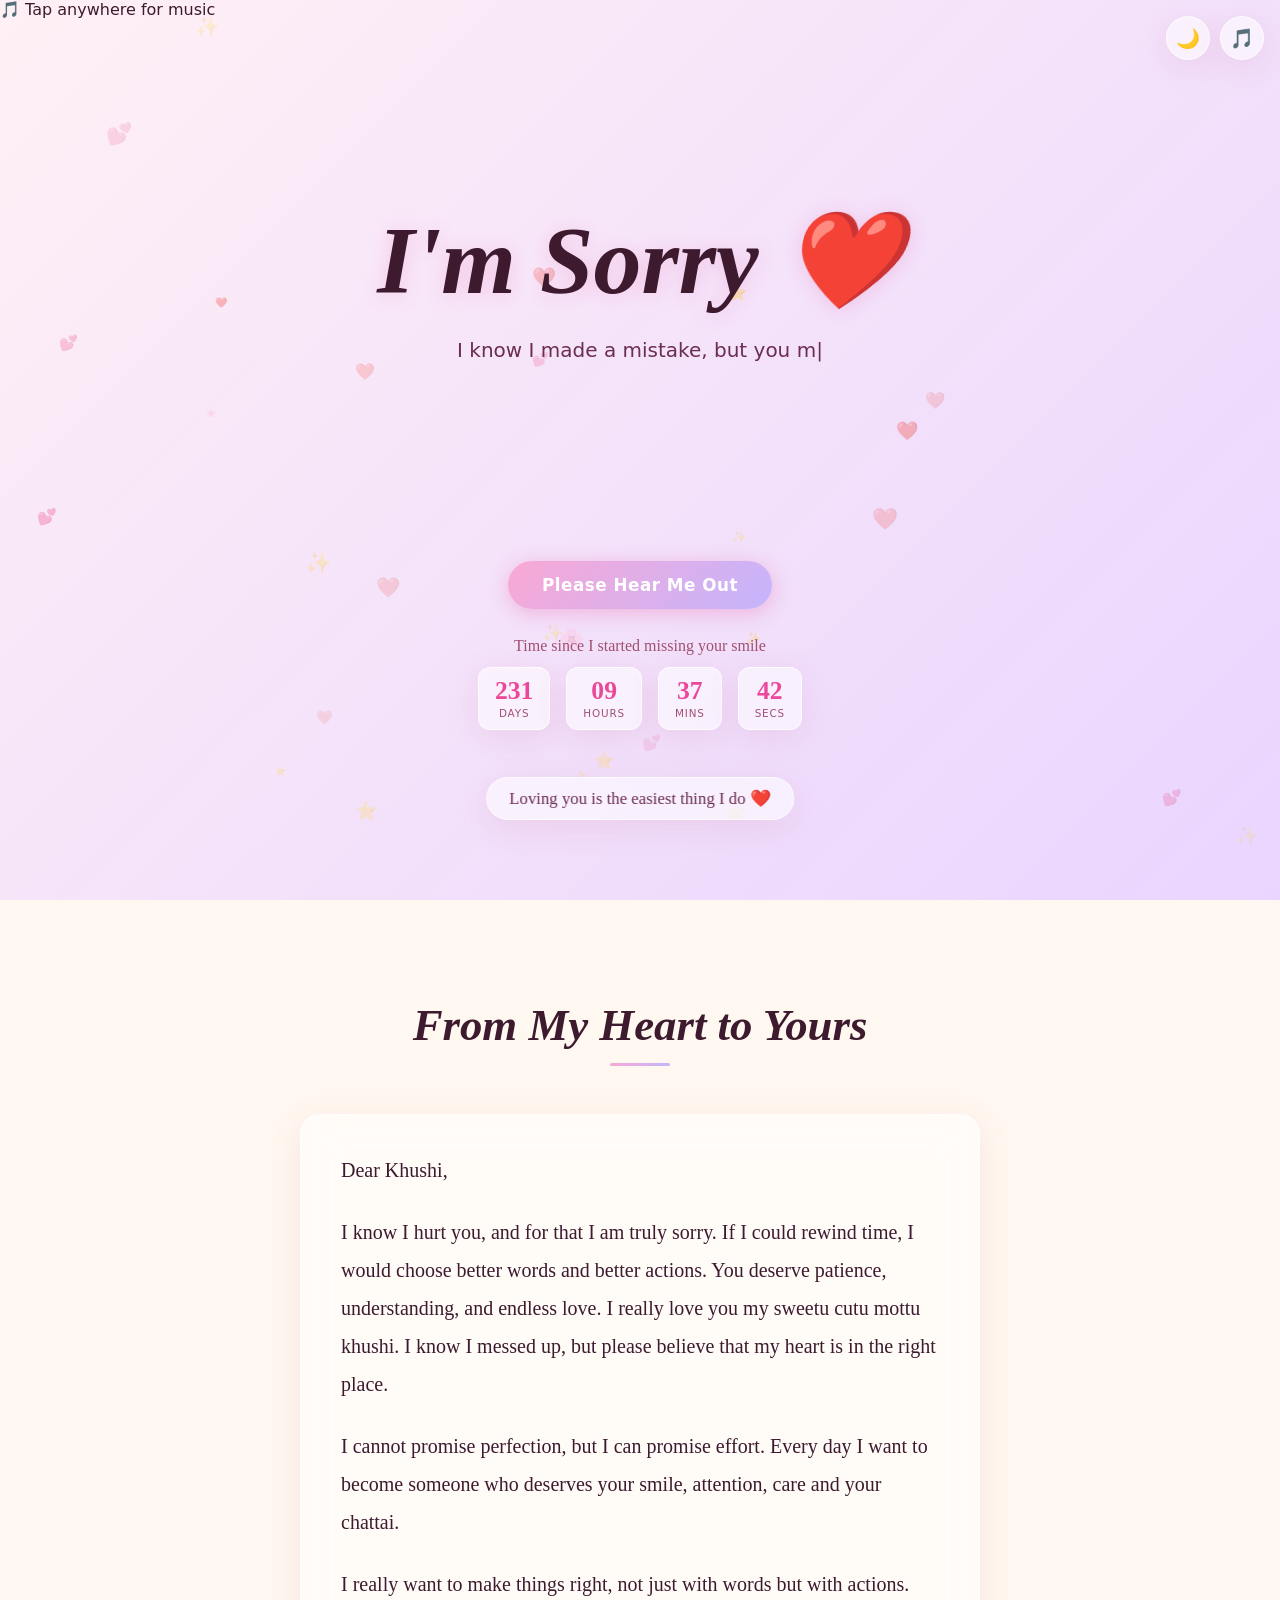
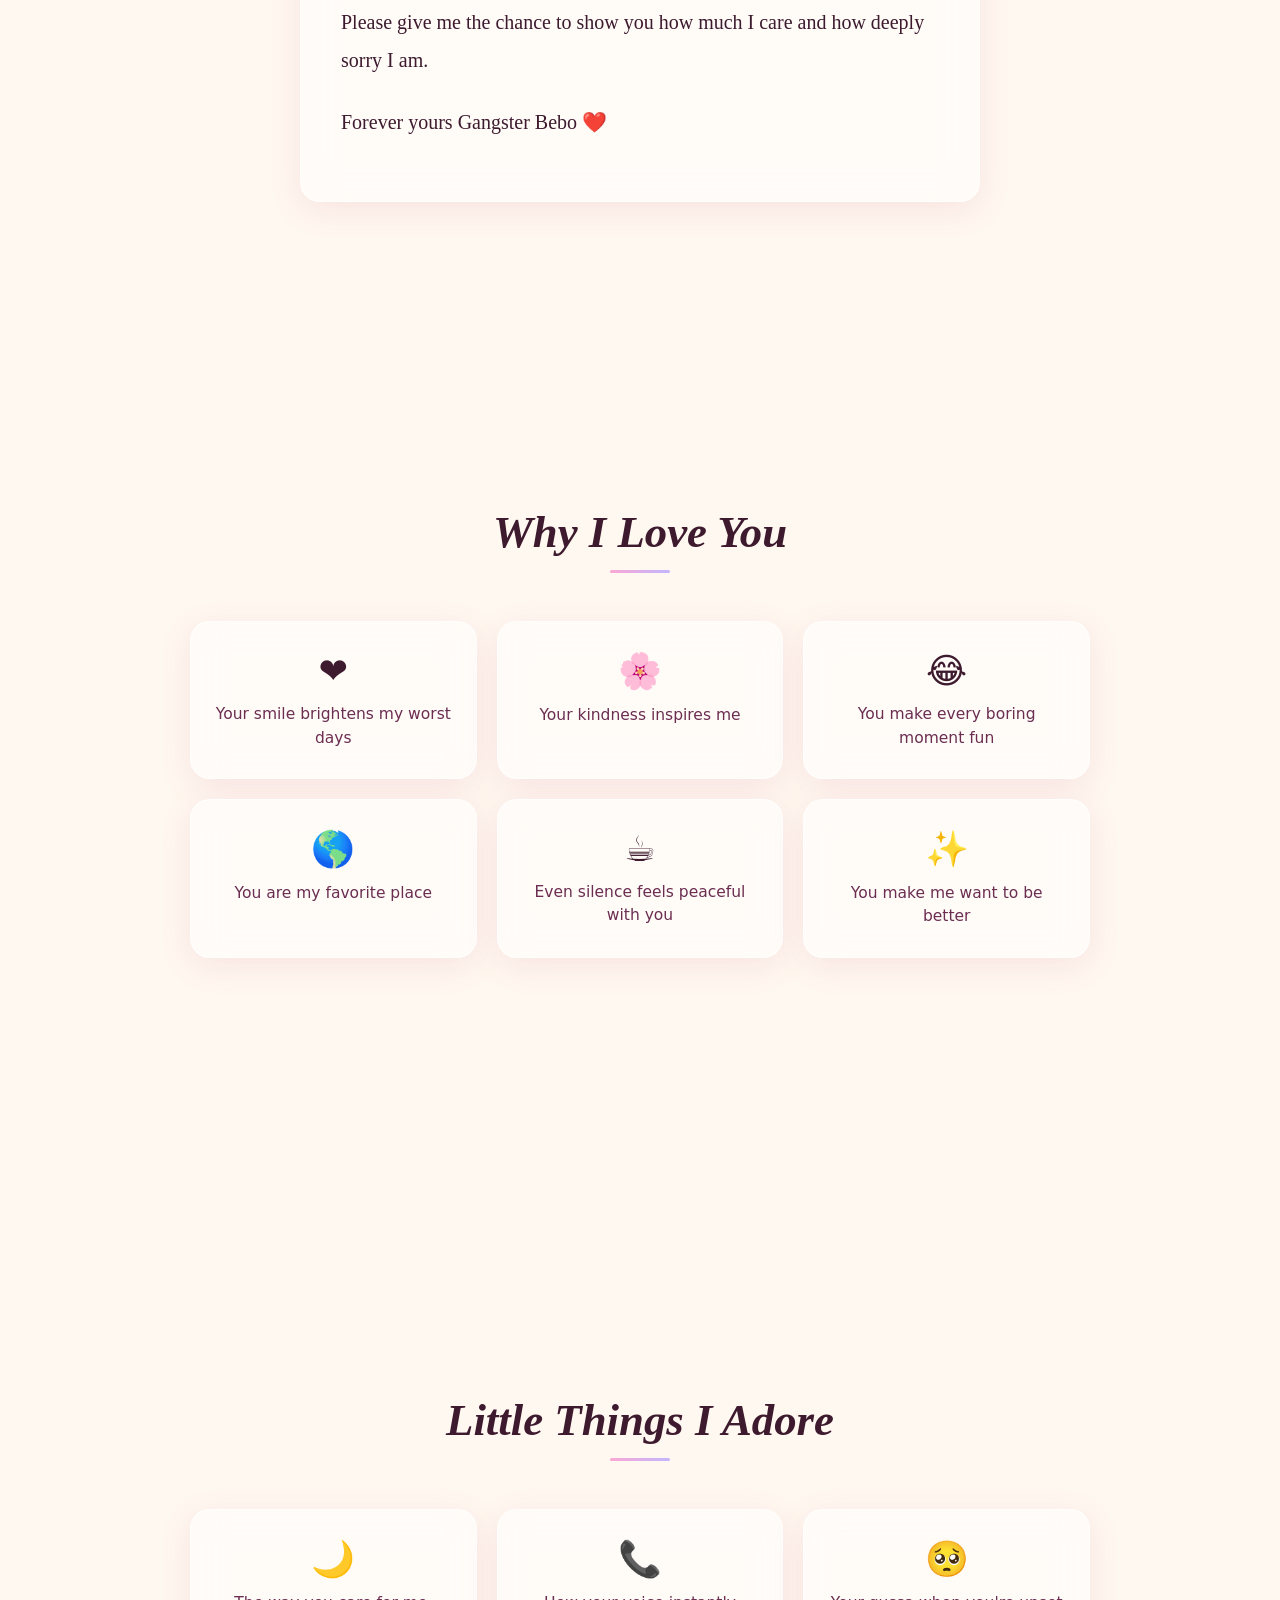
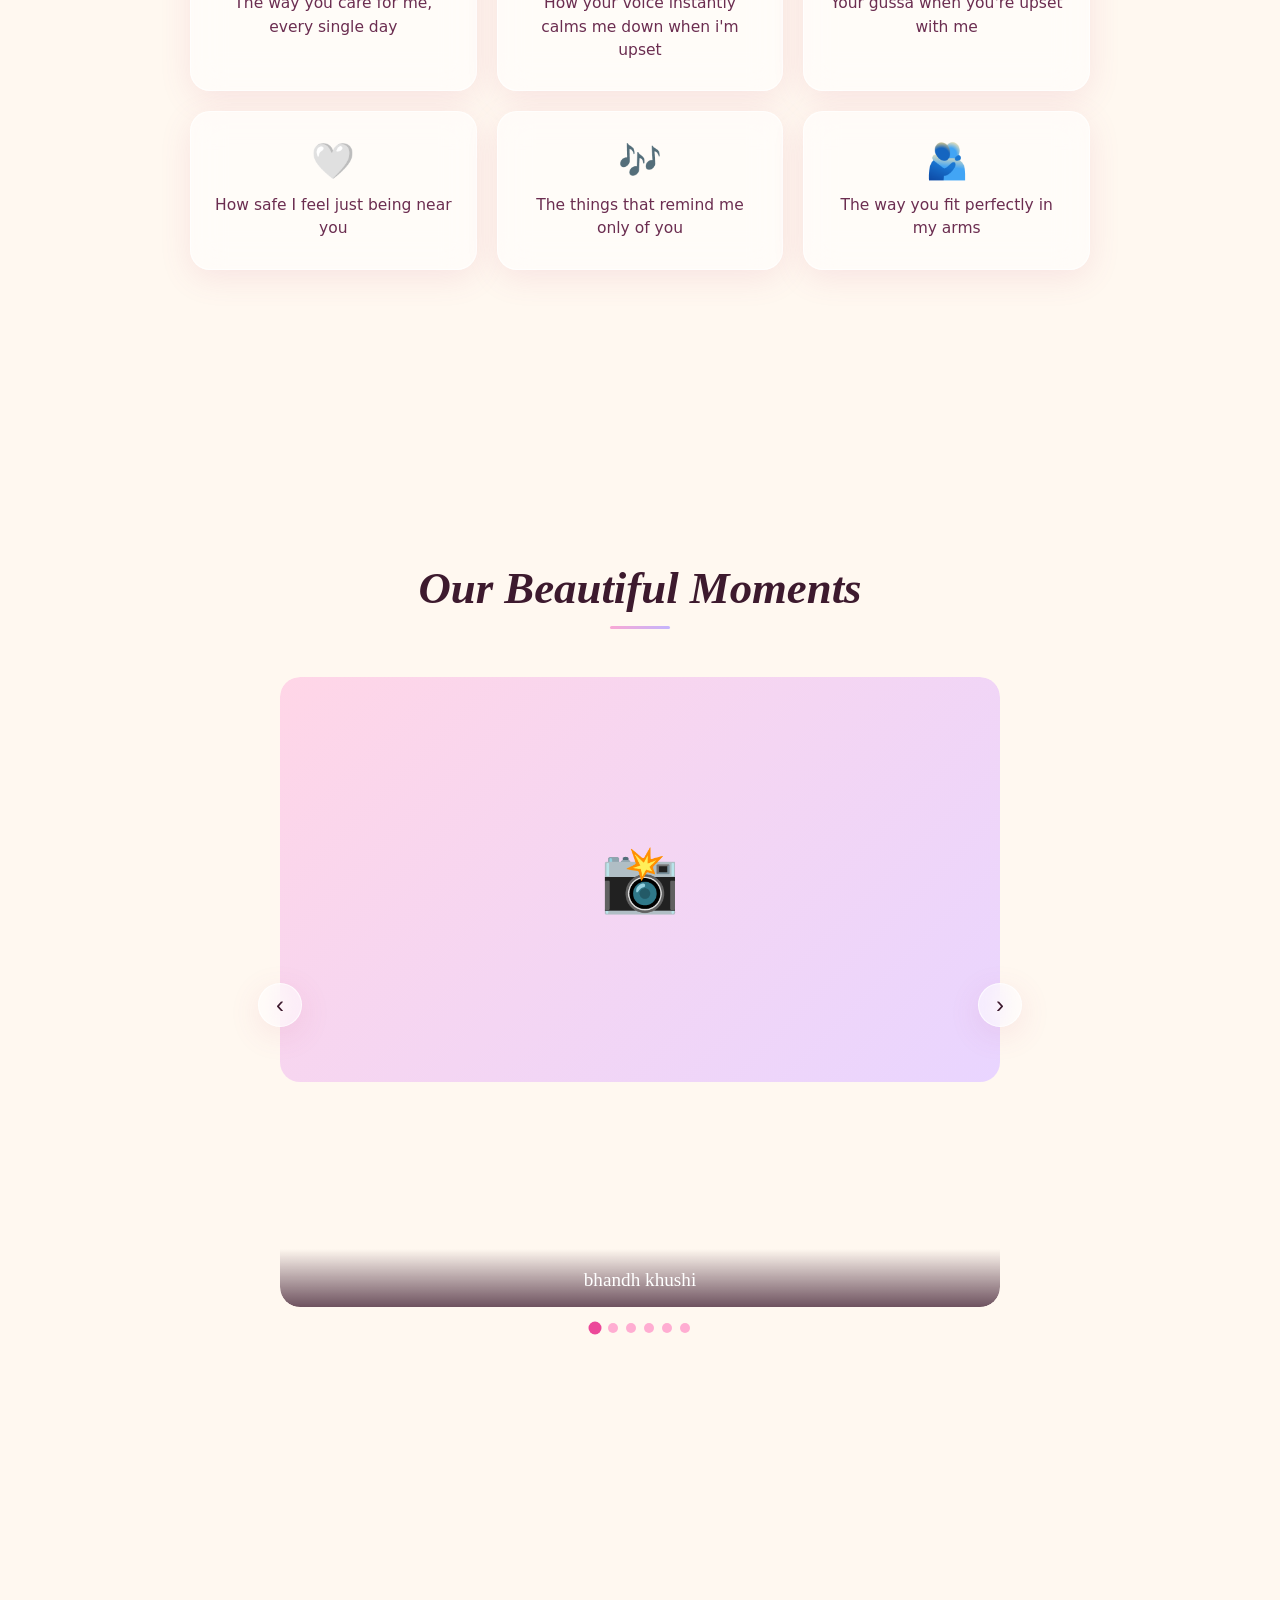
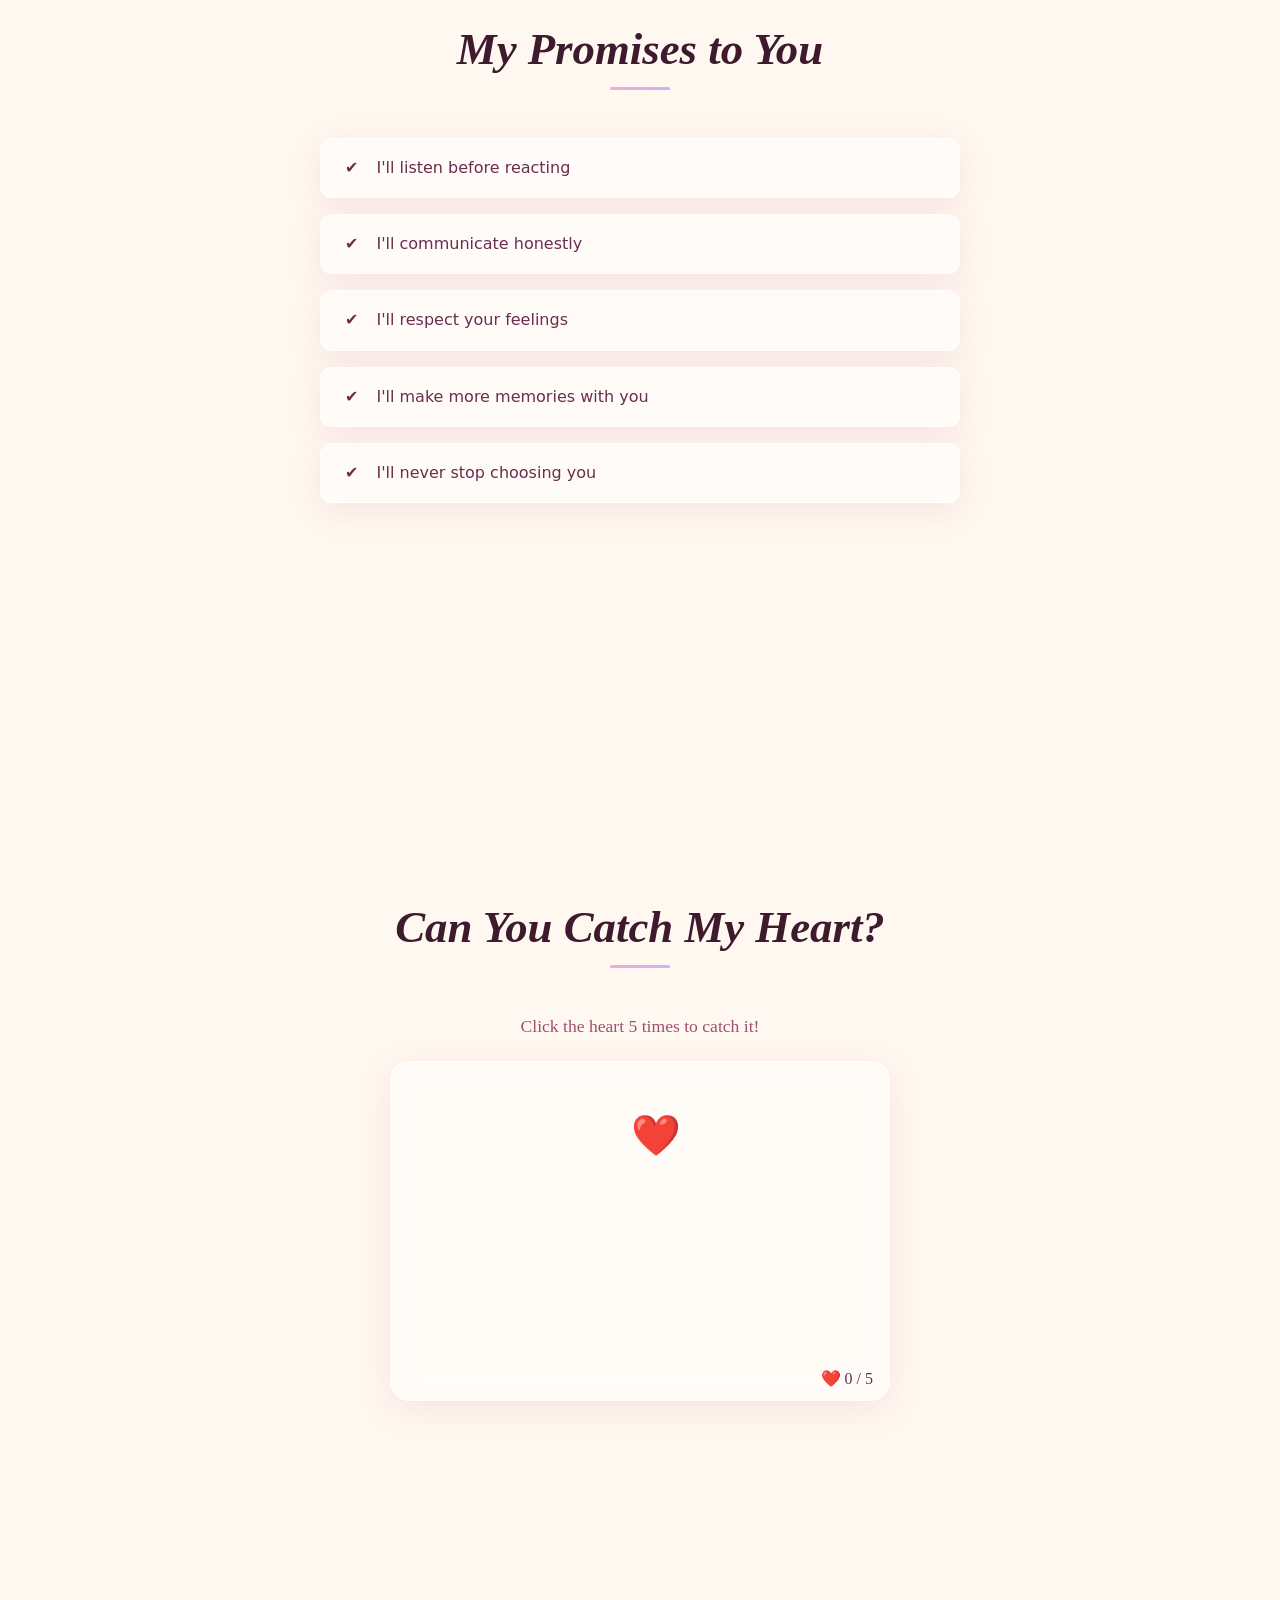
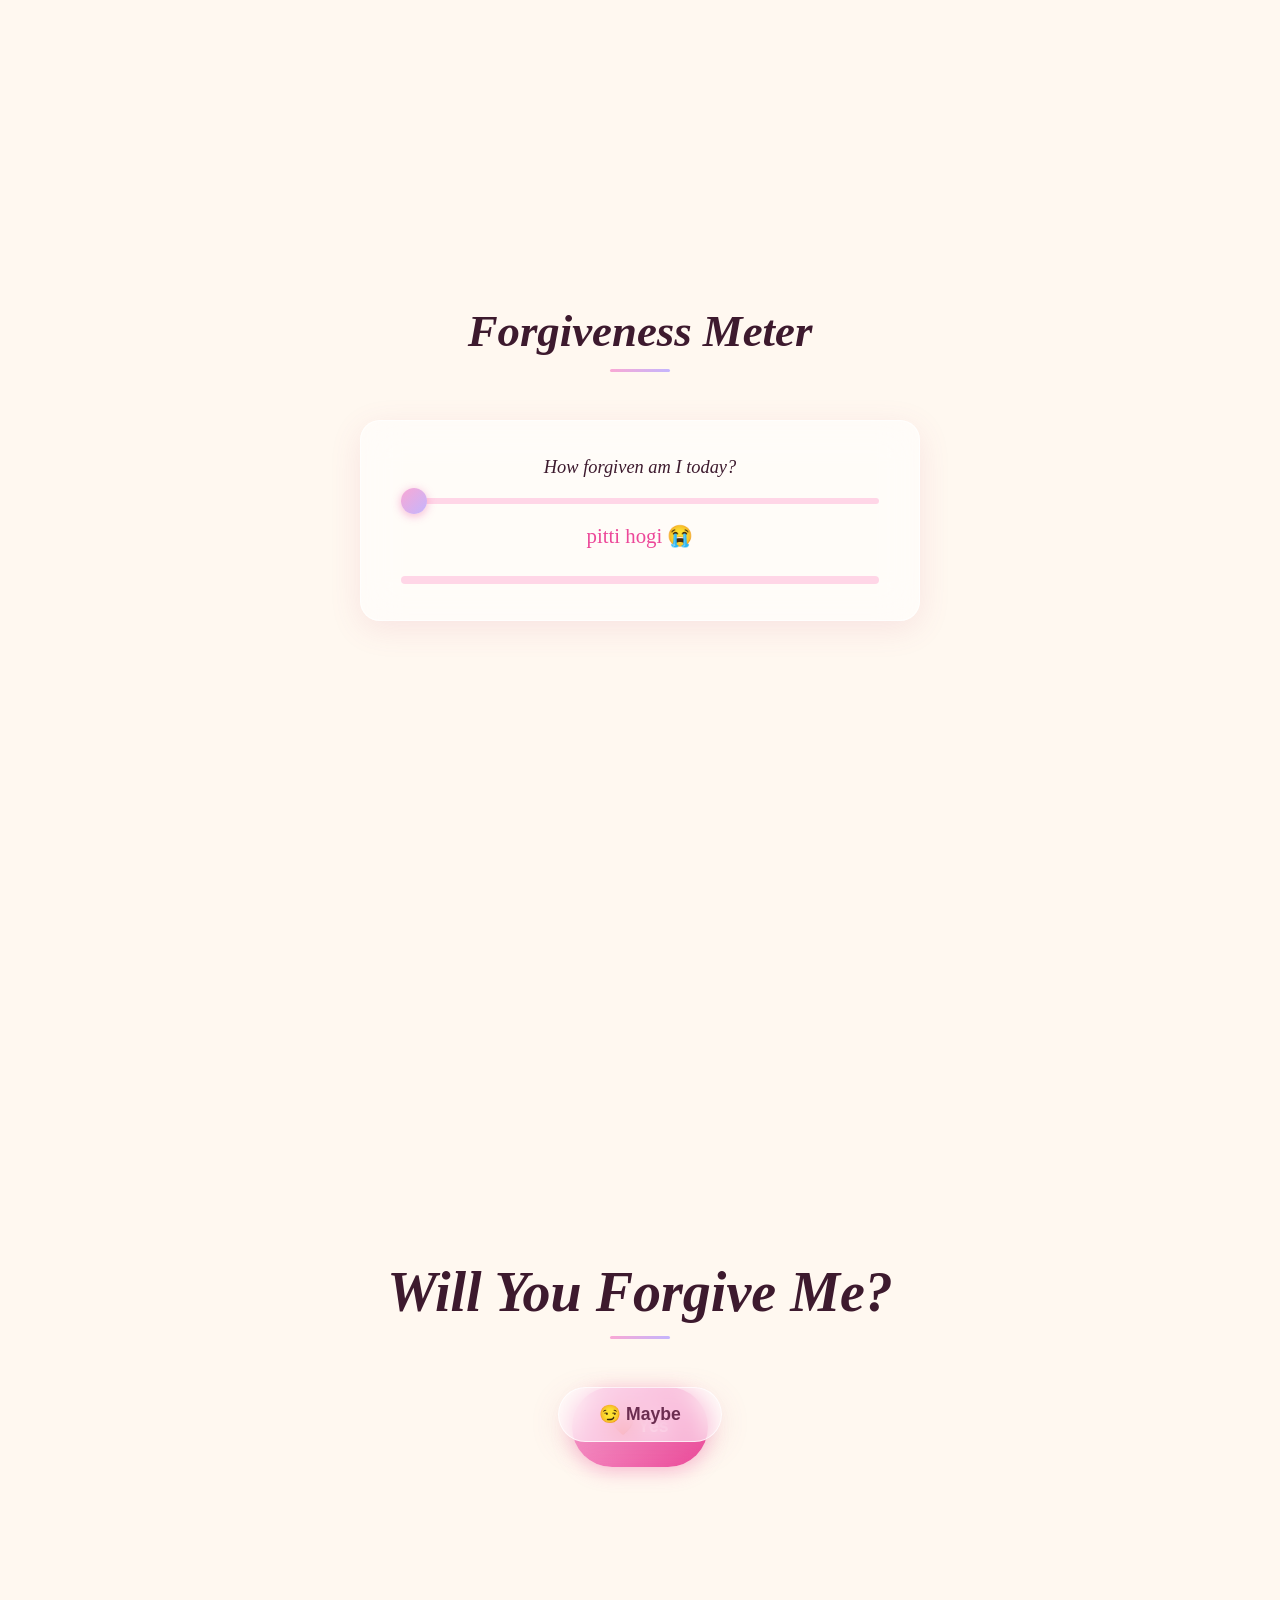
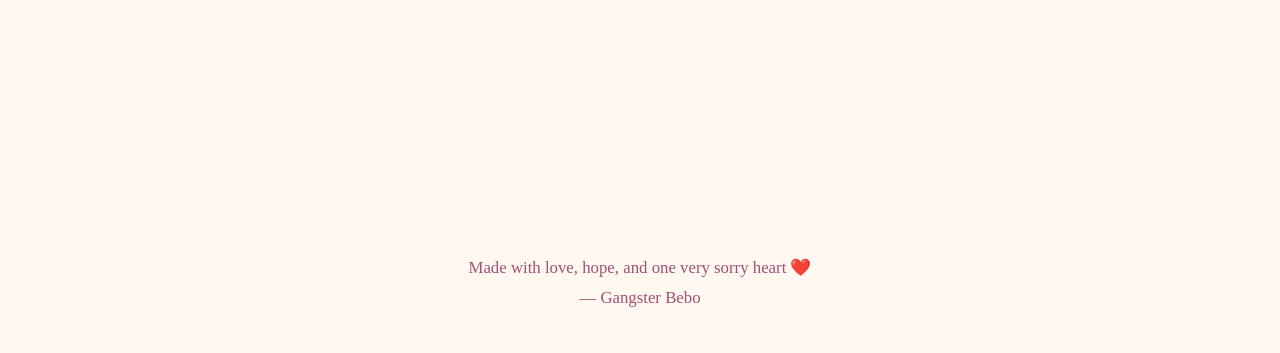
==== commit f4106534: "Update index.html" ====
--- a/index.html
+++ b/index.html
@@ -173,7 +173,7 @@
 
   var GIRLFRIEND_NAME   = "Khushi";
   var MY_NAME           = "Gangster Bebo";
-  var START_DATE        = "2026-06-05T00:00:00";
+  var START_DATE        = "2026-04-18T21:00:00";
   var BG_MUSIC_URL      = "https://files.catbox.moe/e46wpk.mp3";
 
   var LETTER = [
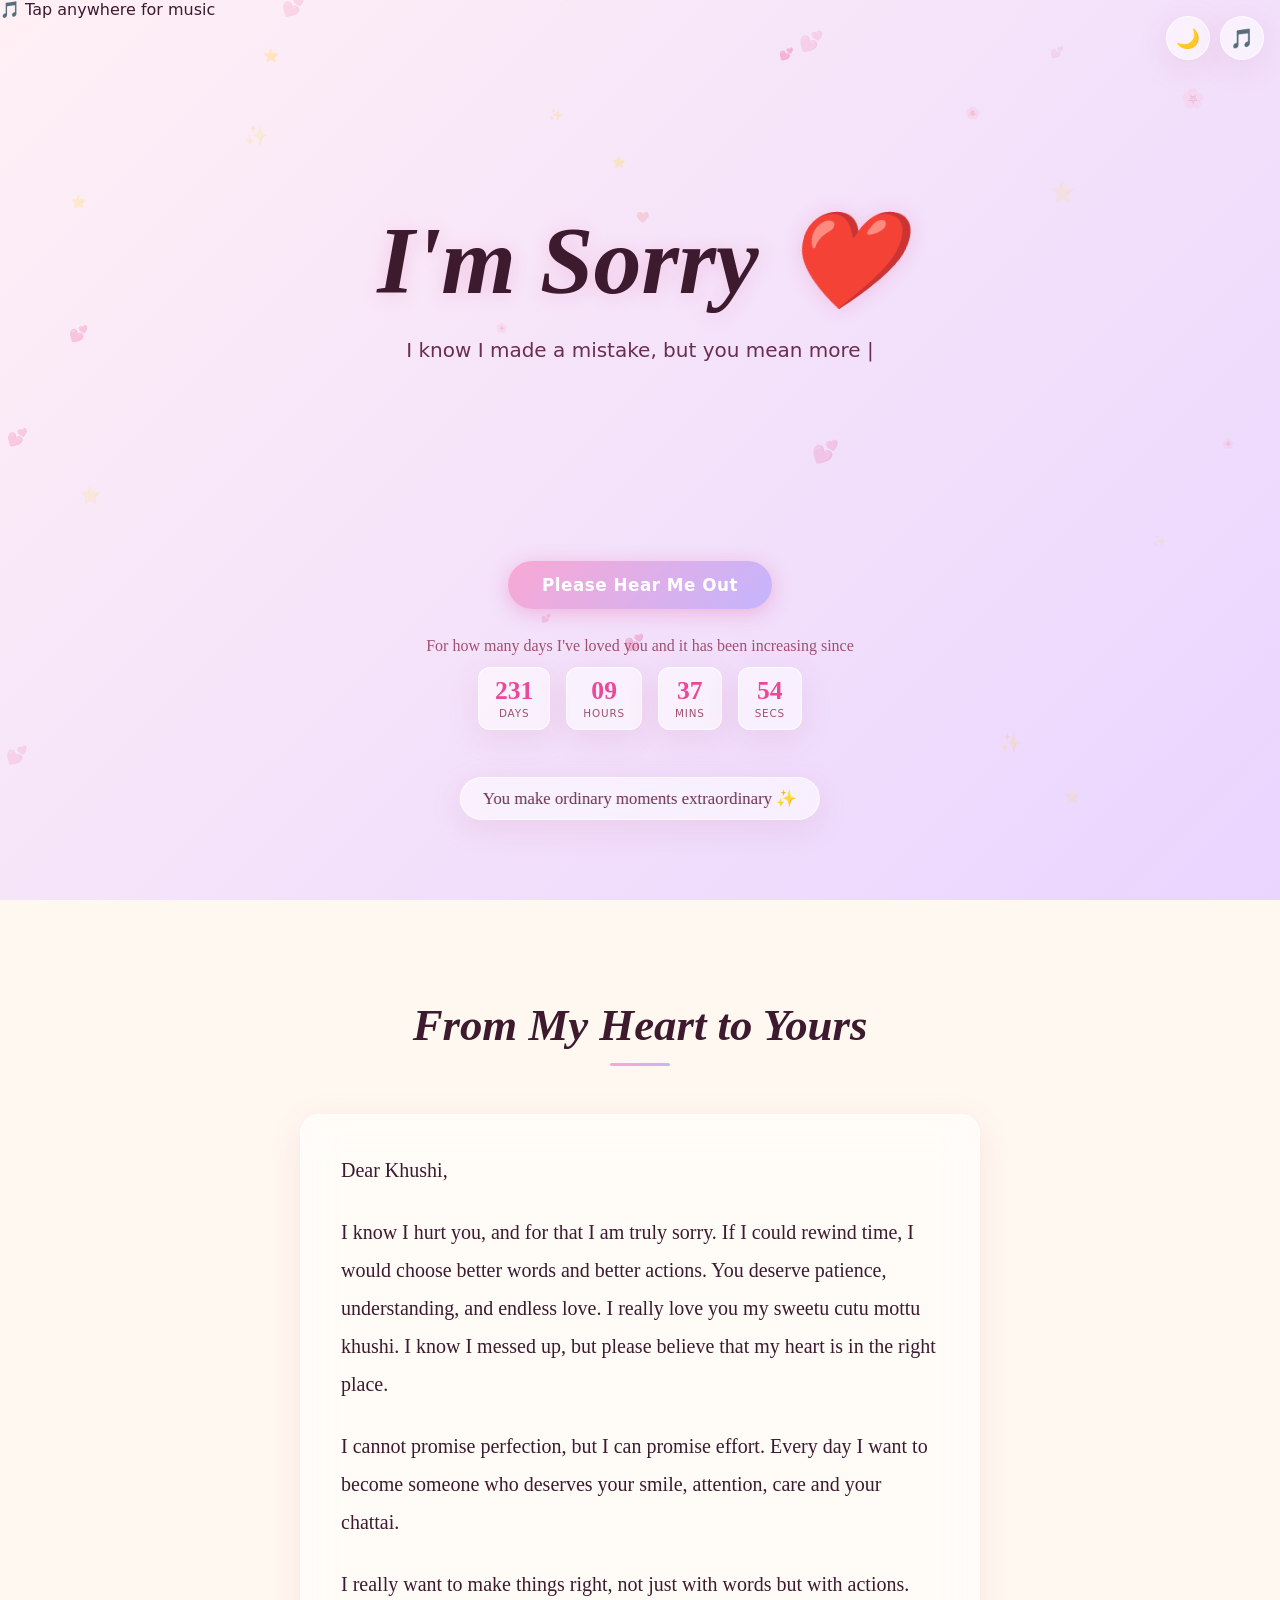
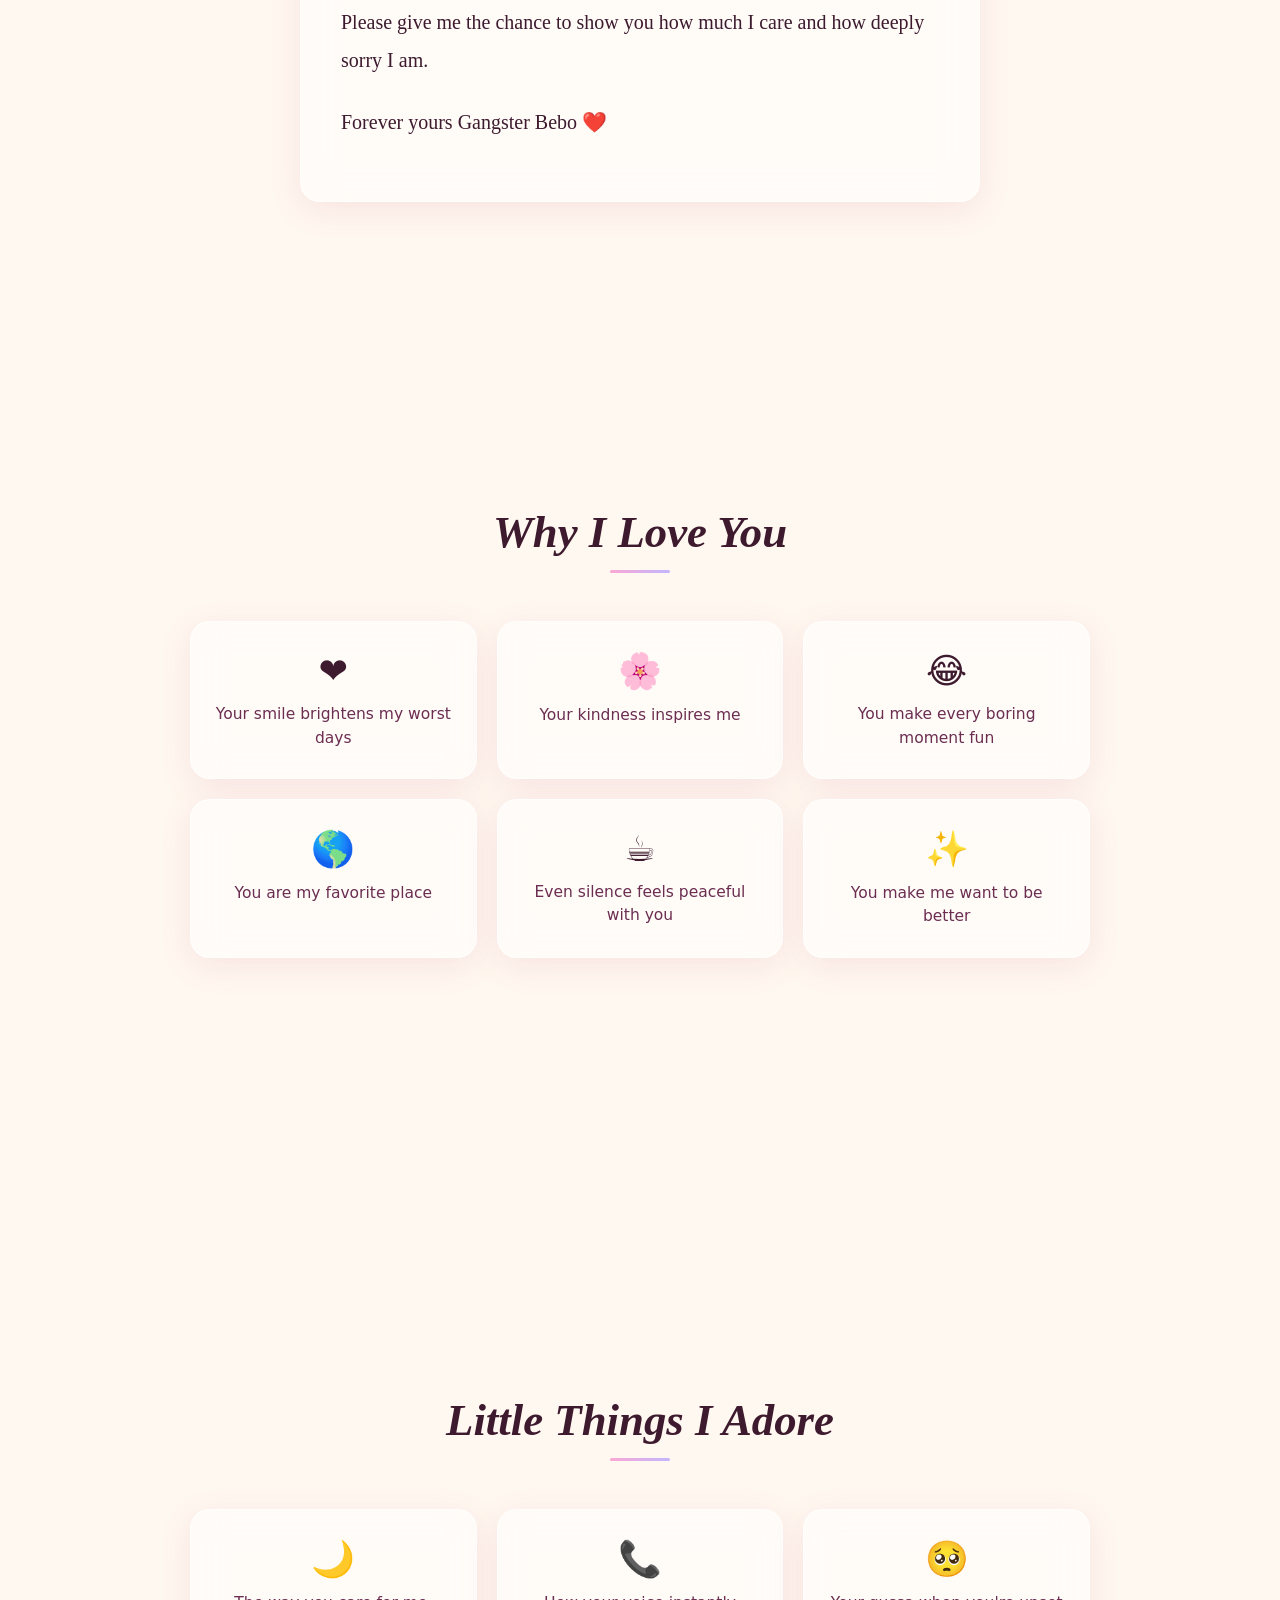
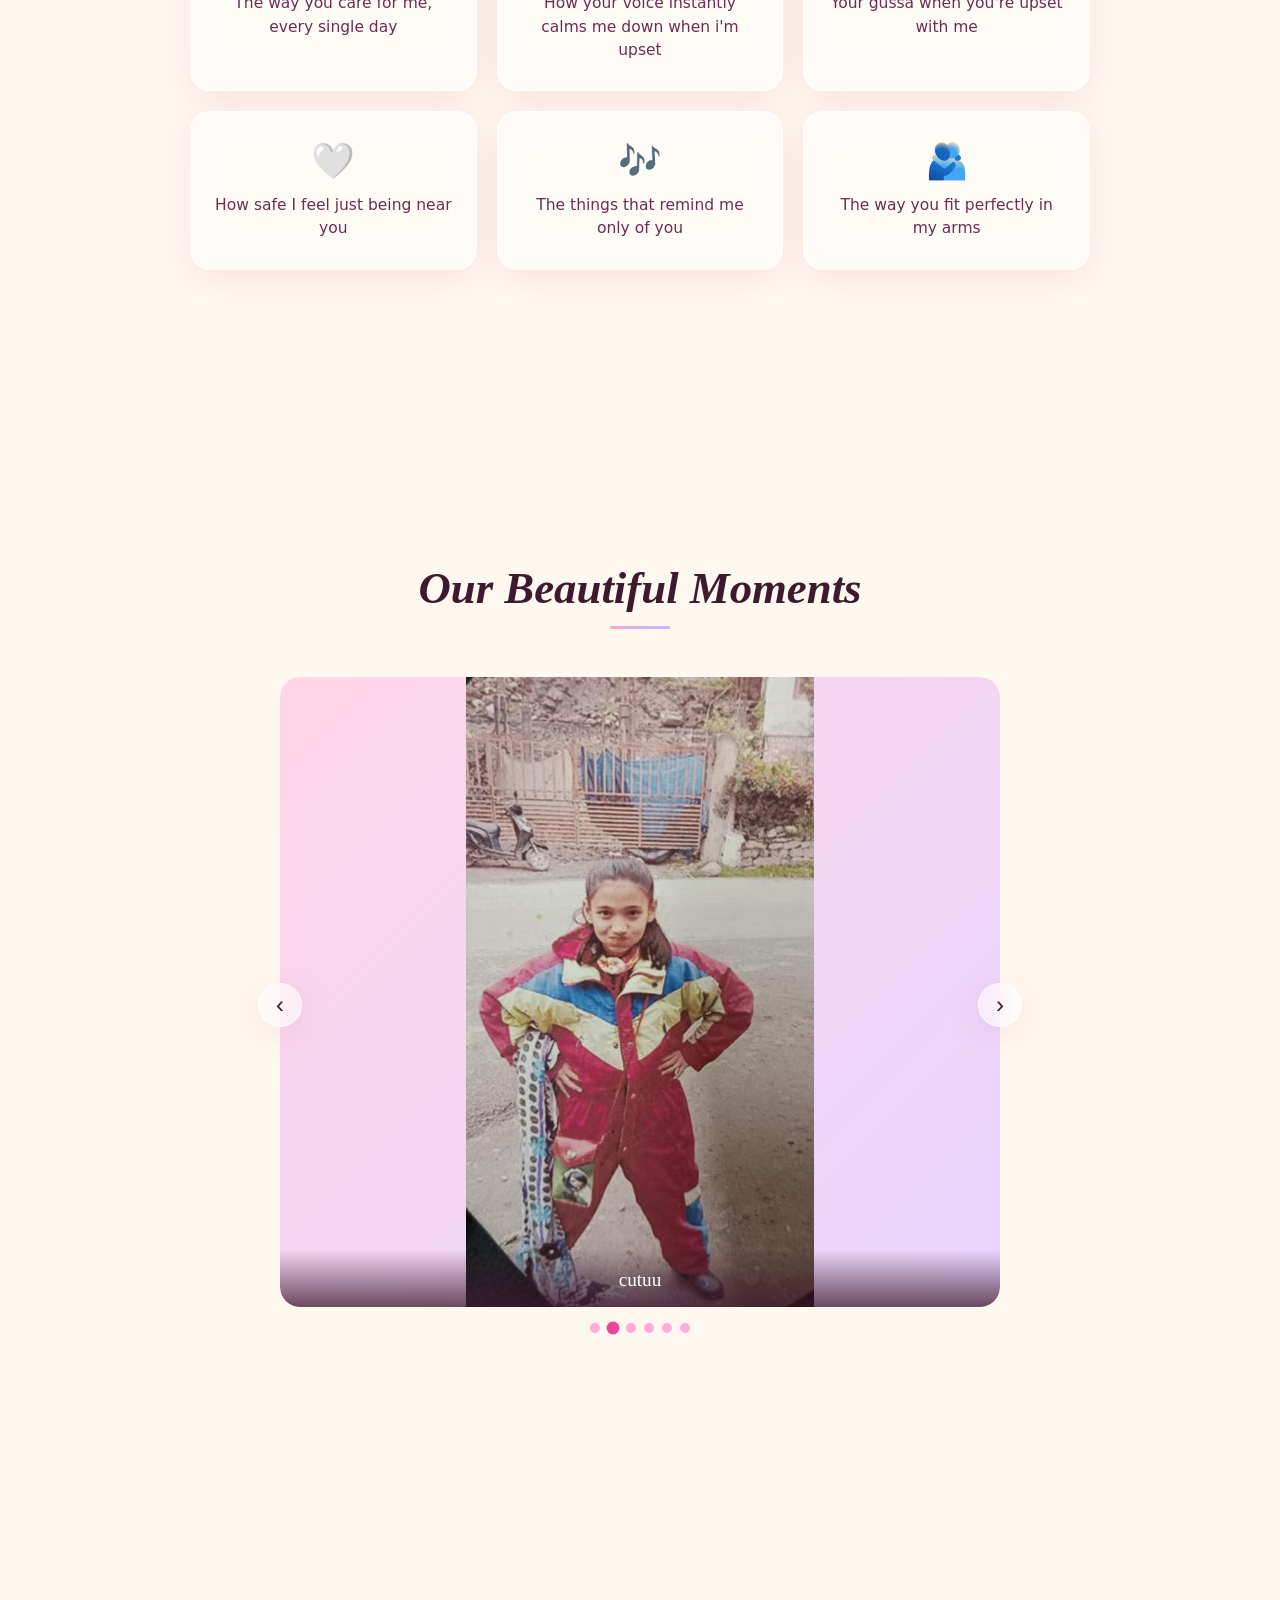
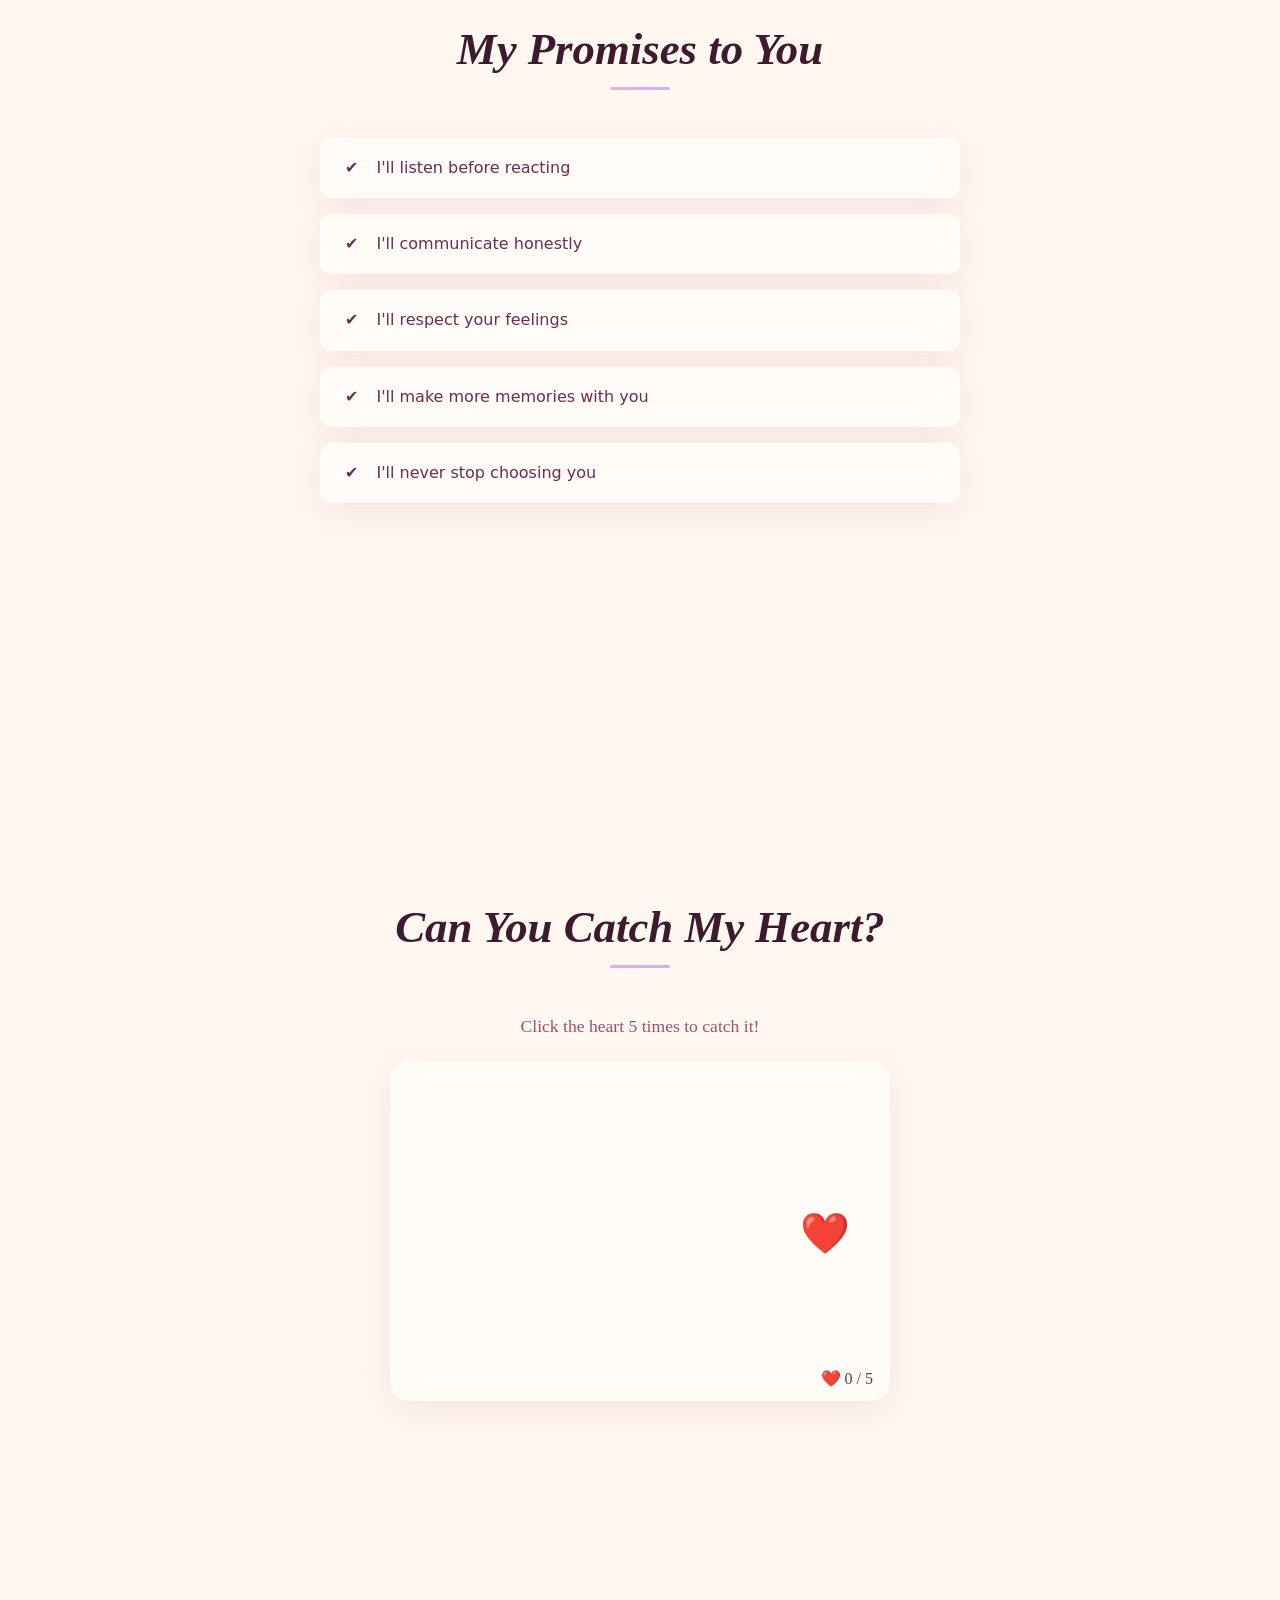
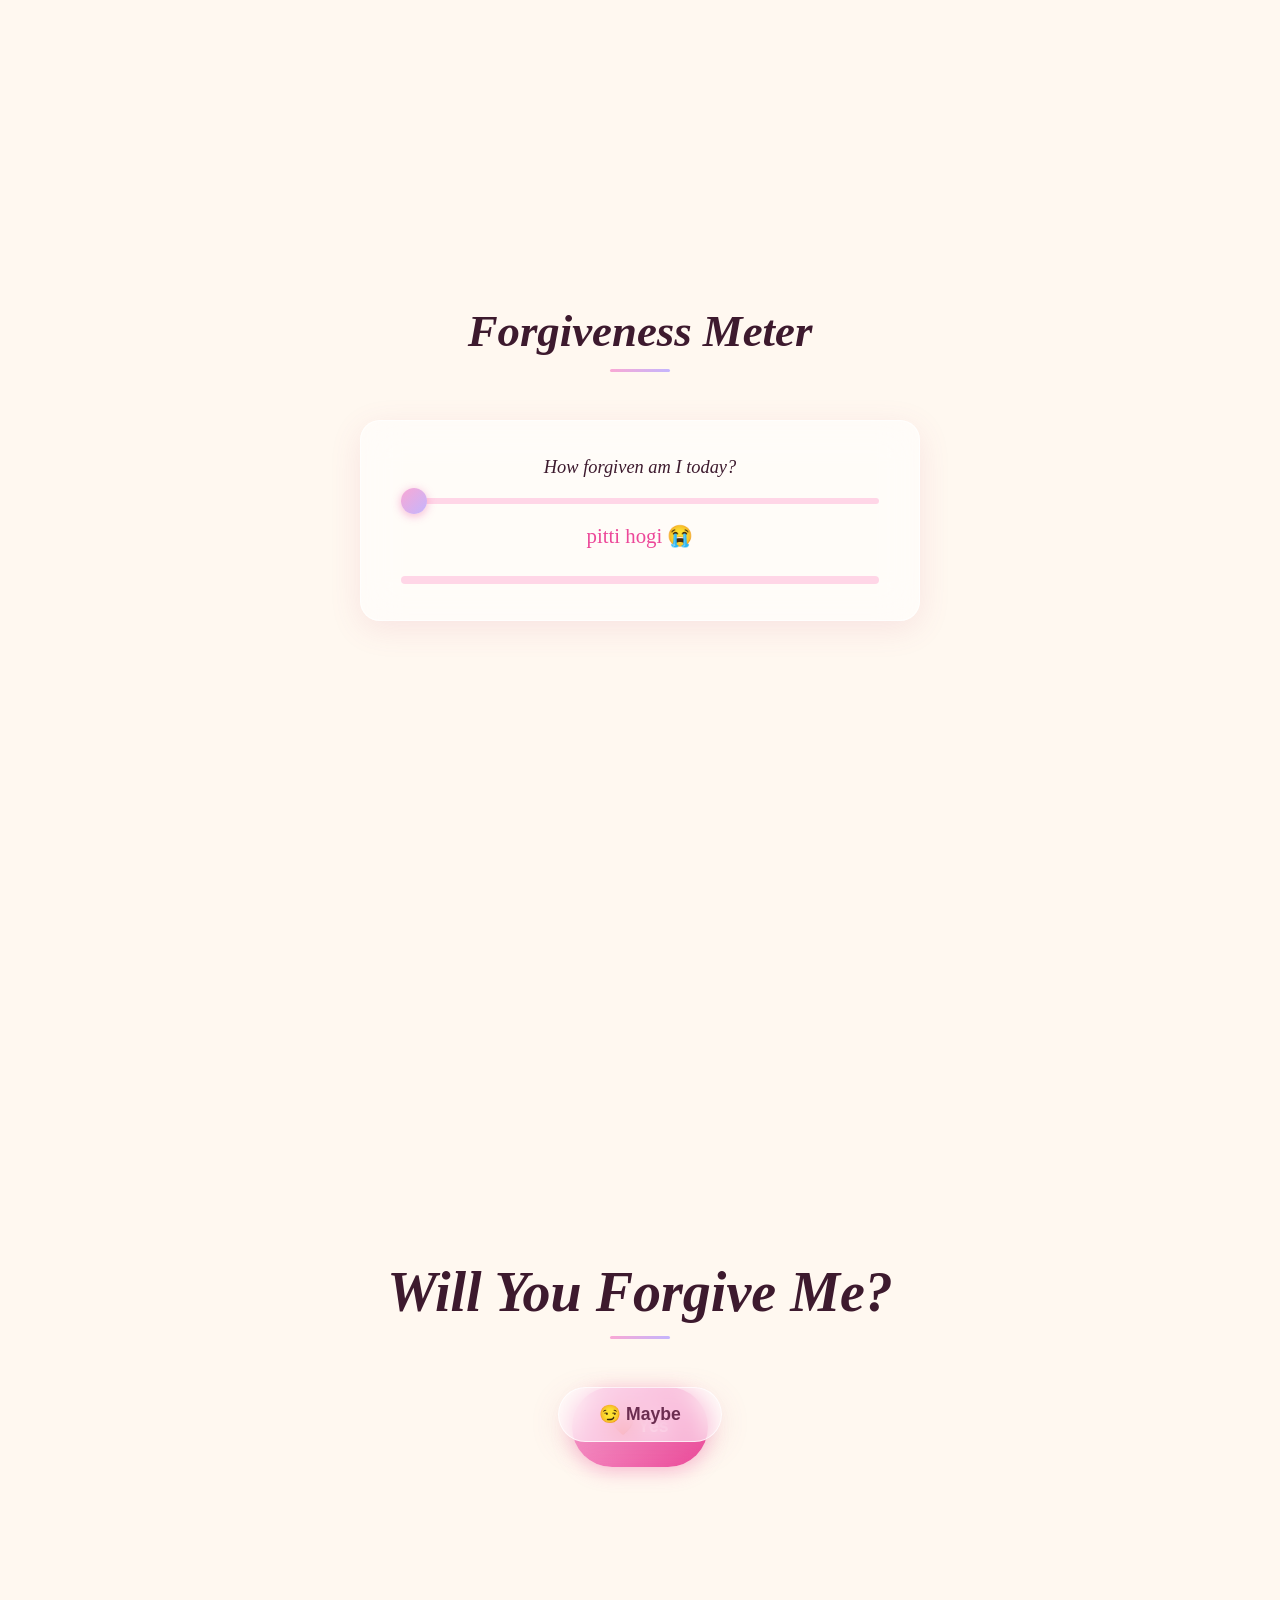
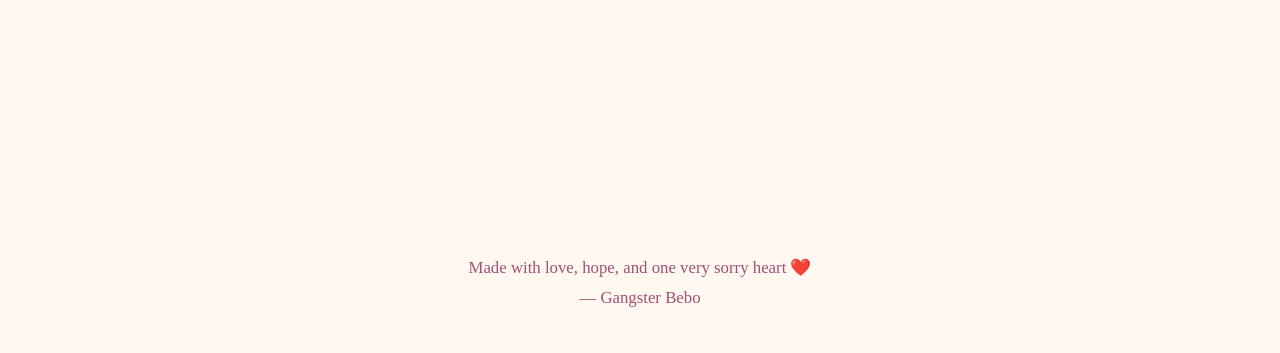
==== commit 09296e27: "Update index.html" ====
--- a/index.html
+++ b/index.html
@@ -39,7 +39,7 @@
       <p id="heart-hint" class="heart-hint fade-in delay-2"></p>
       <button id="hear-me-out" class="btn-primary fade-in delay-3">Please Hear Me Out</button>
       <div id="countdown" class="countdown fade-in delay-3">
-        <span class="countdown-label">Time since I started missing your smile</span>
+        <span class="countdown-label">For how many days I've loved you and it has been increasing since</span>
         <div class="countdown-digits">
           <div><span id="cd-days">0</span><small>days</small></div>
           <div><span id="cd-hours">0</span><small>hours</small></div>
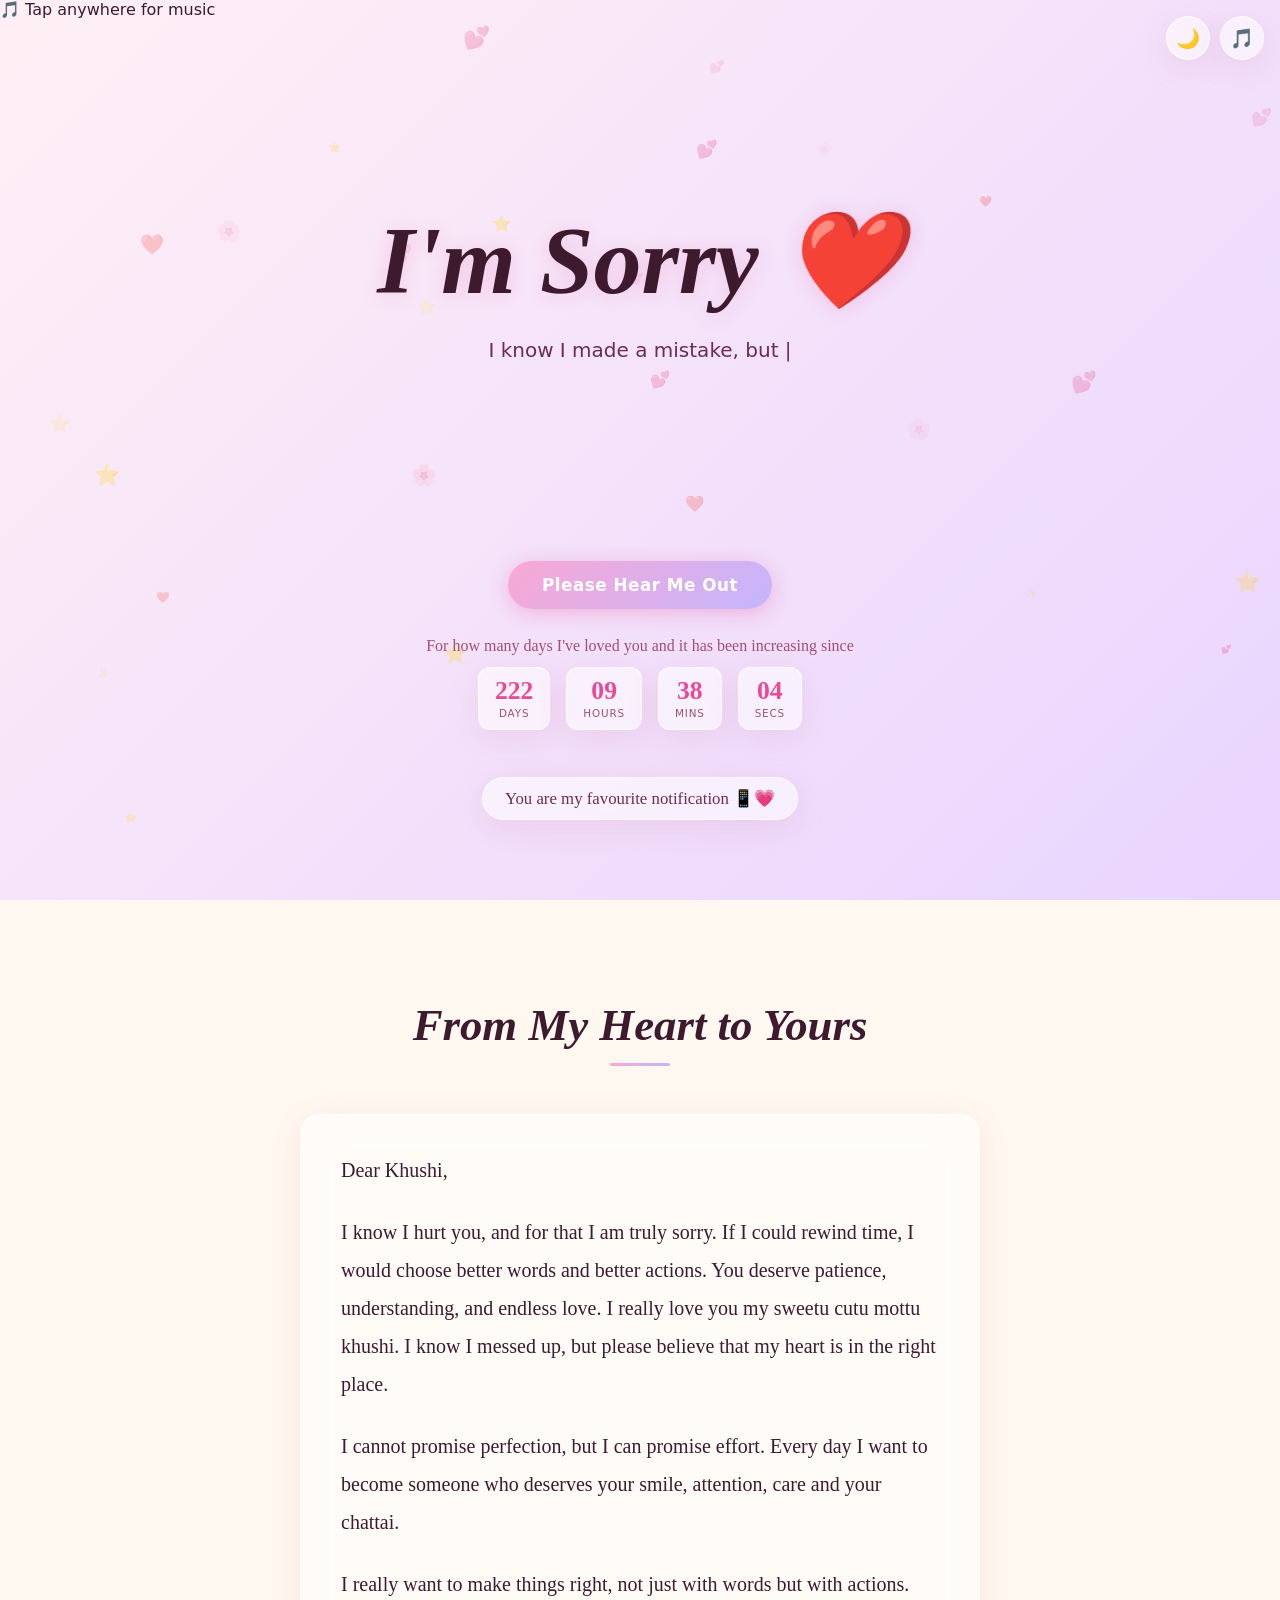
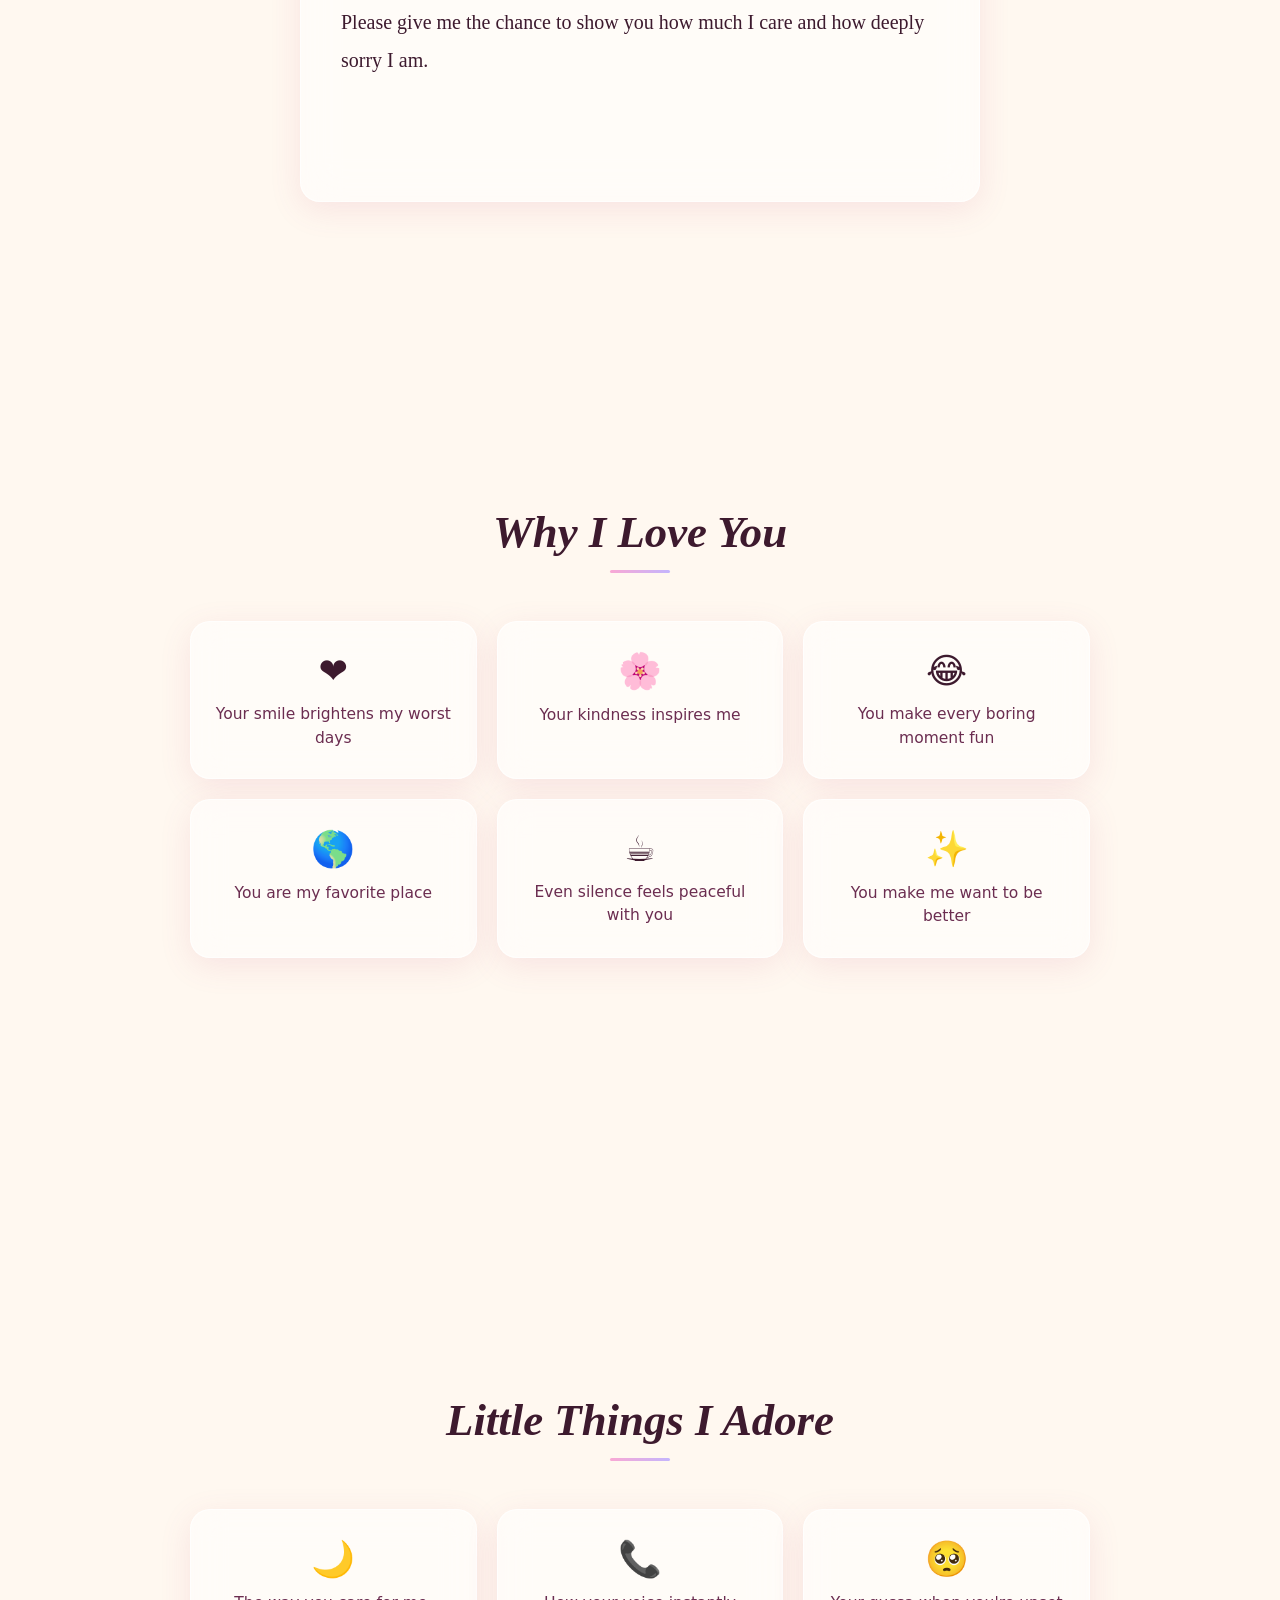
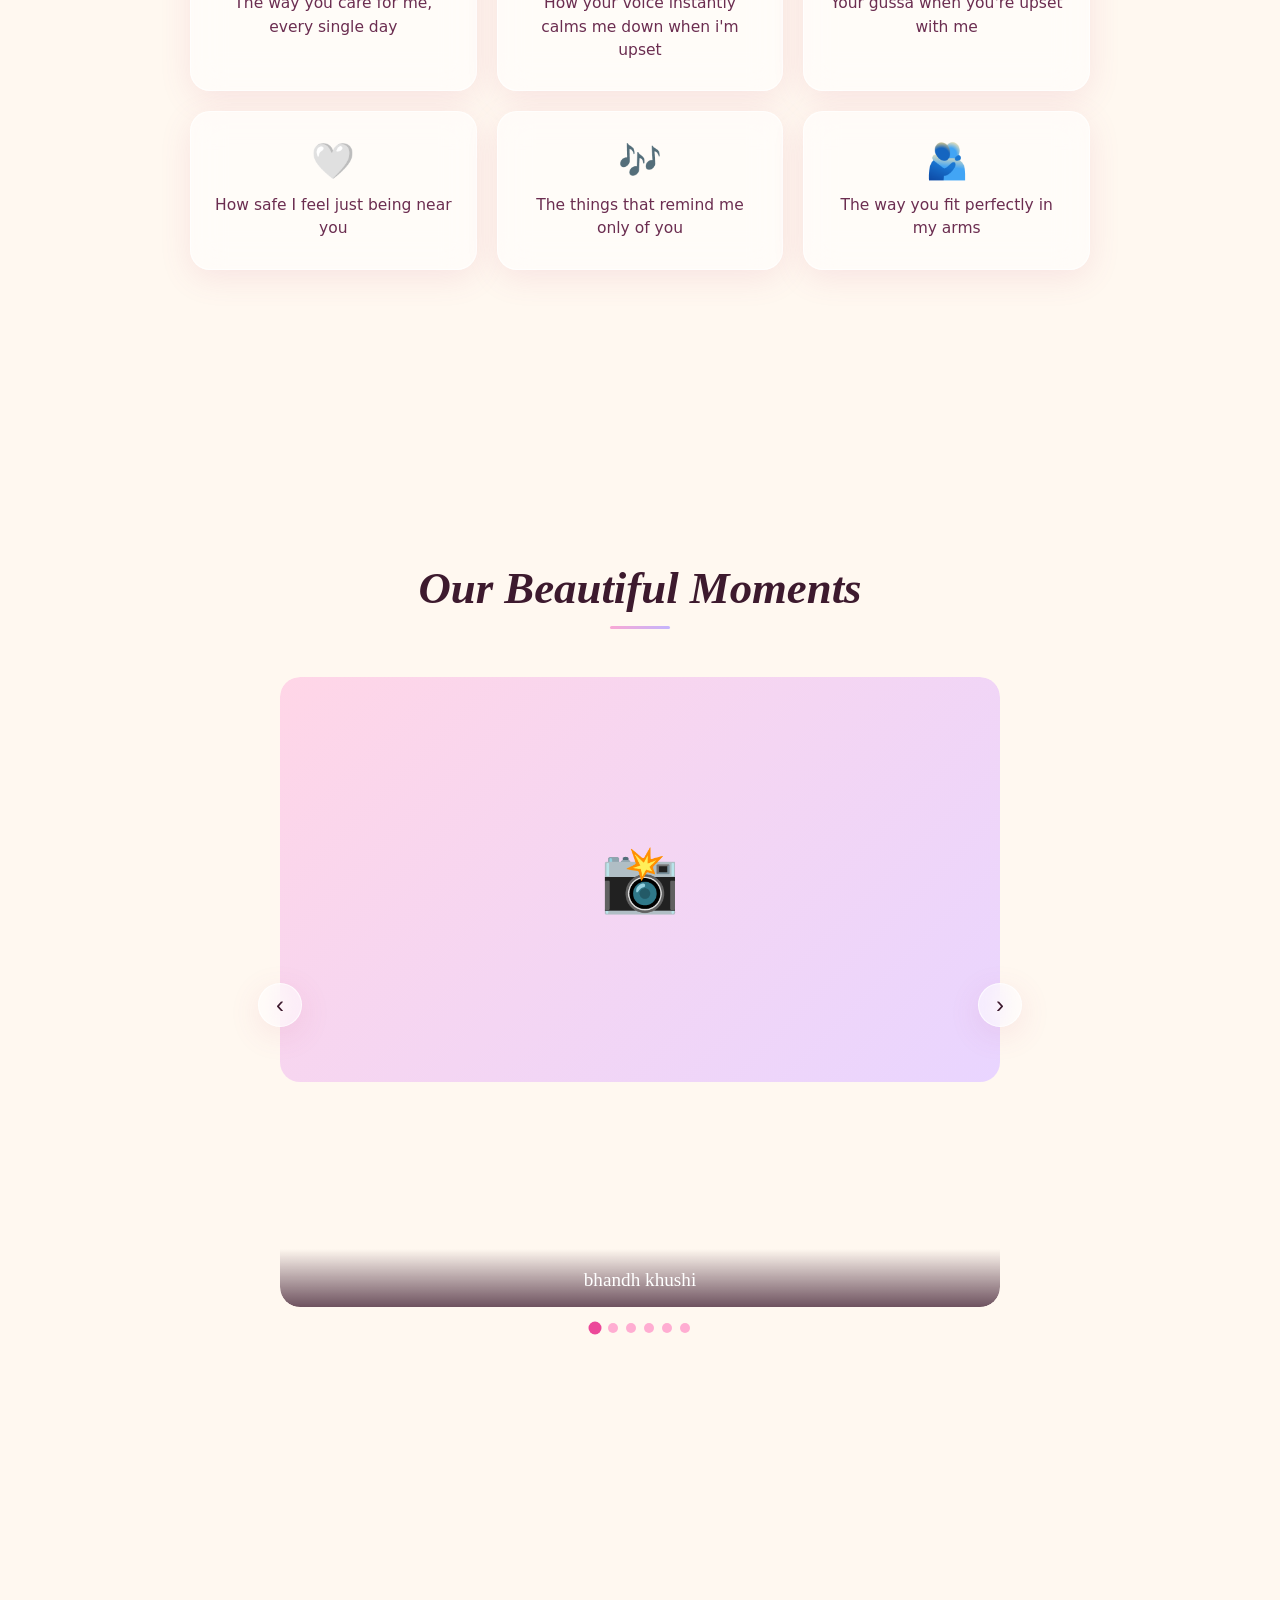
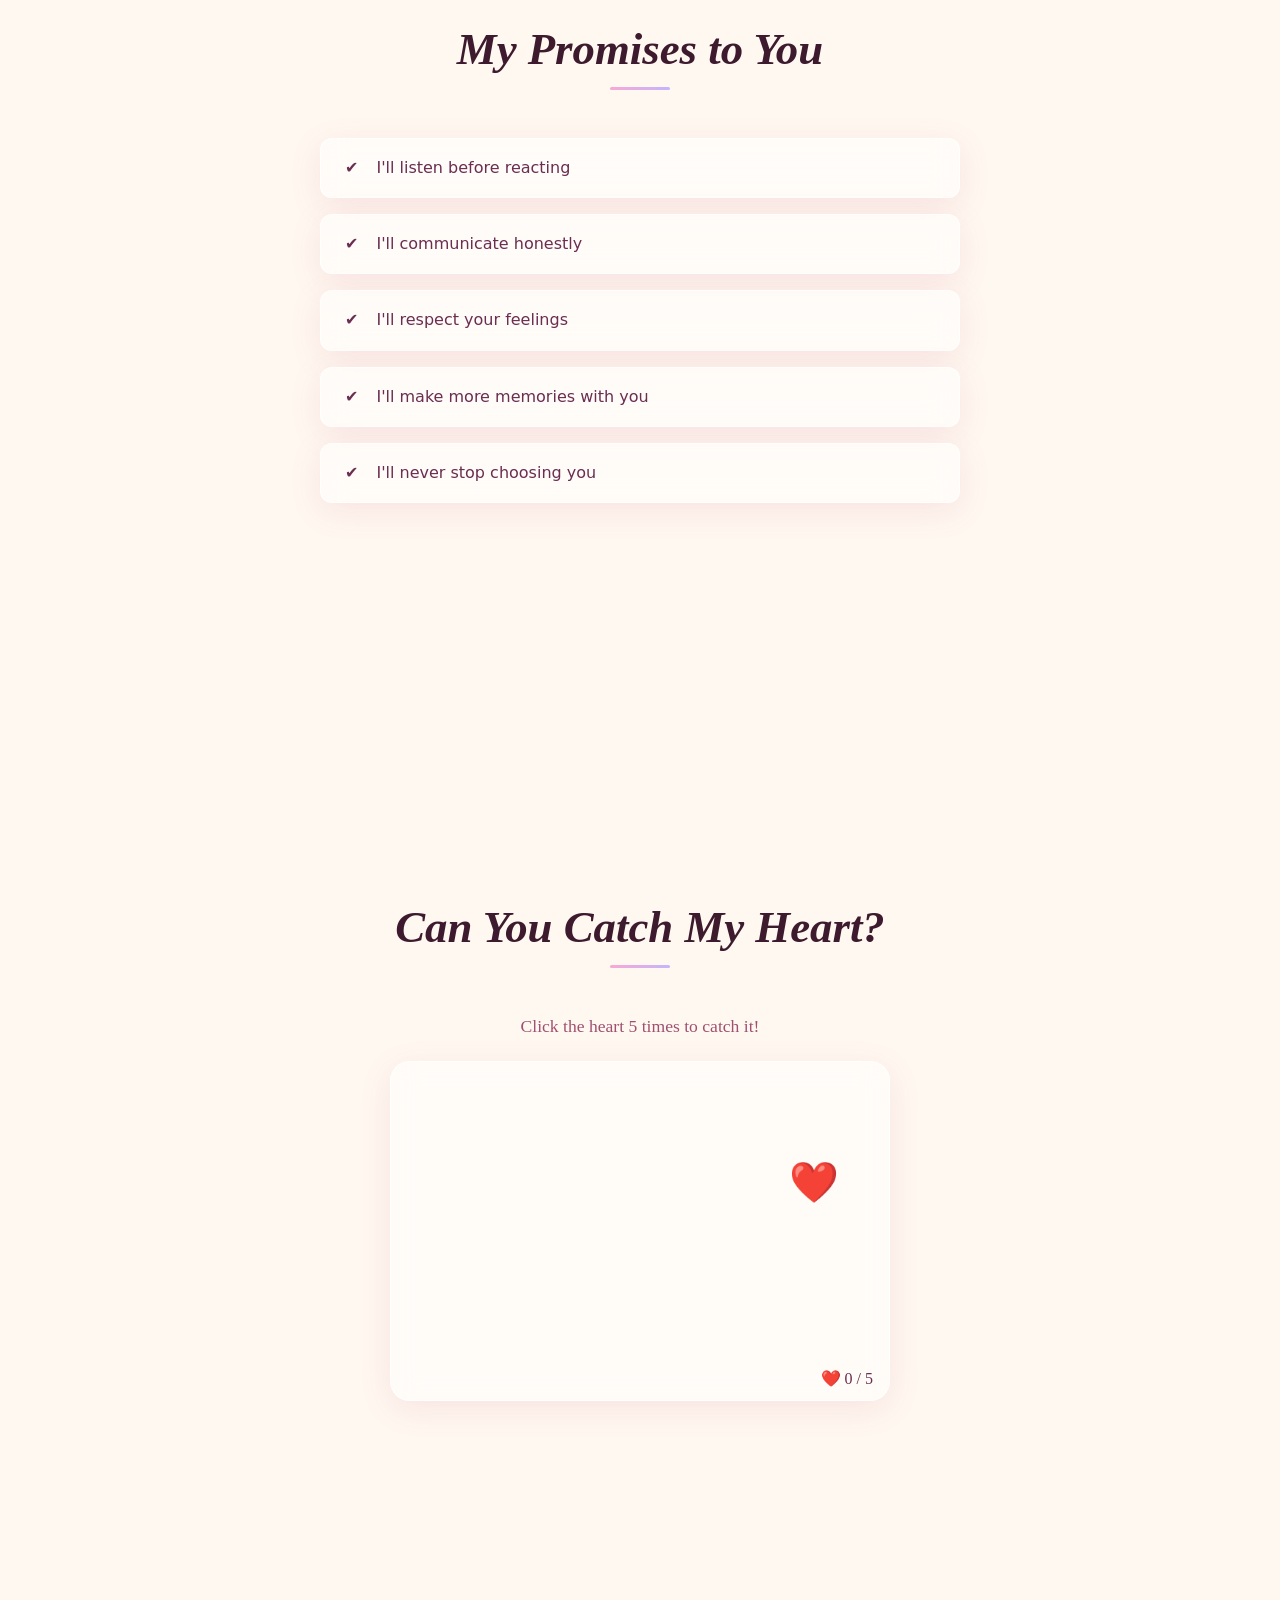
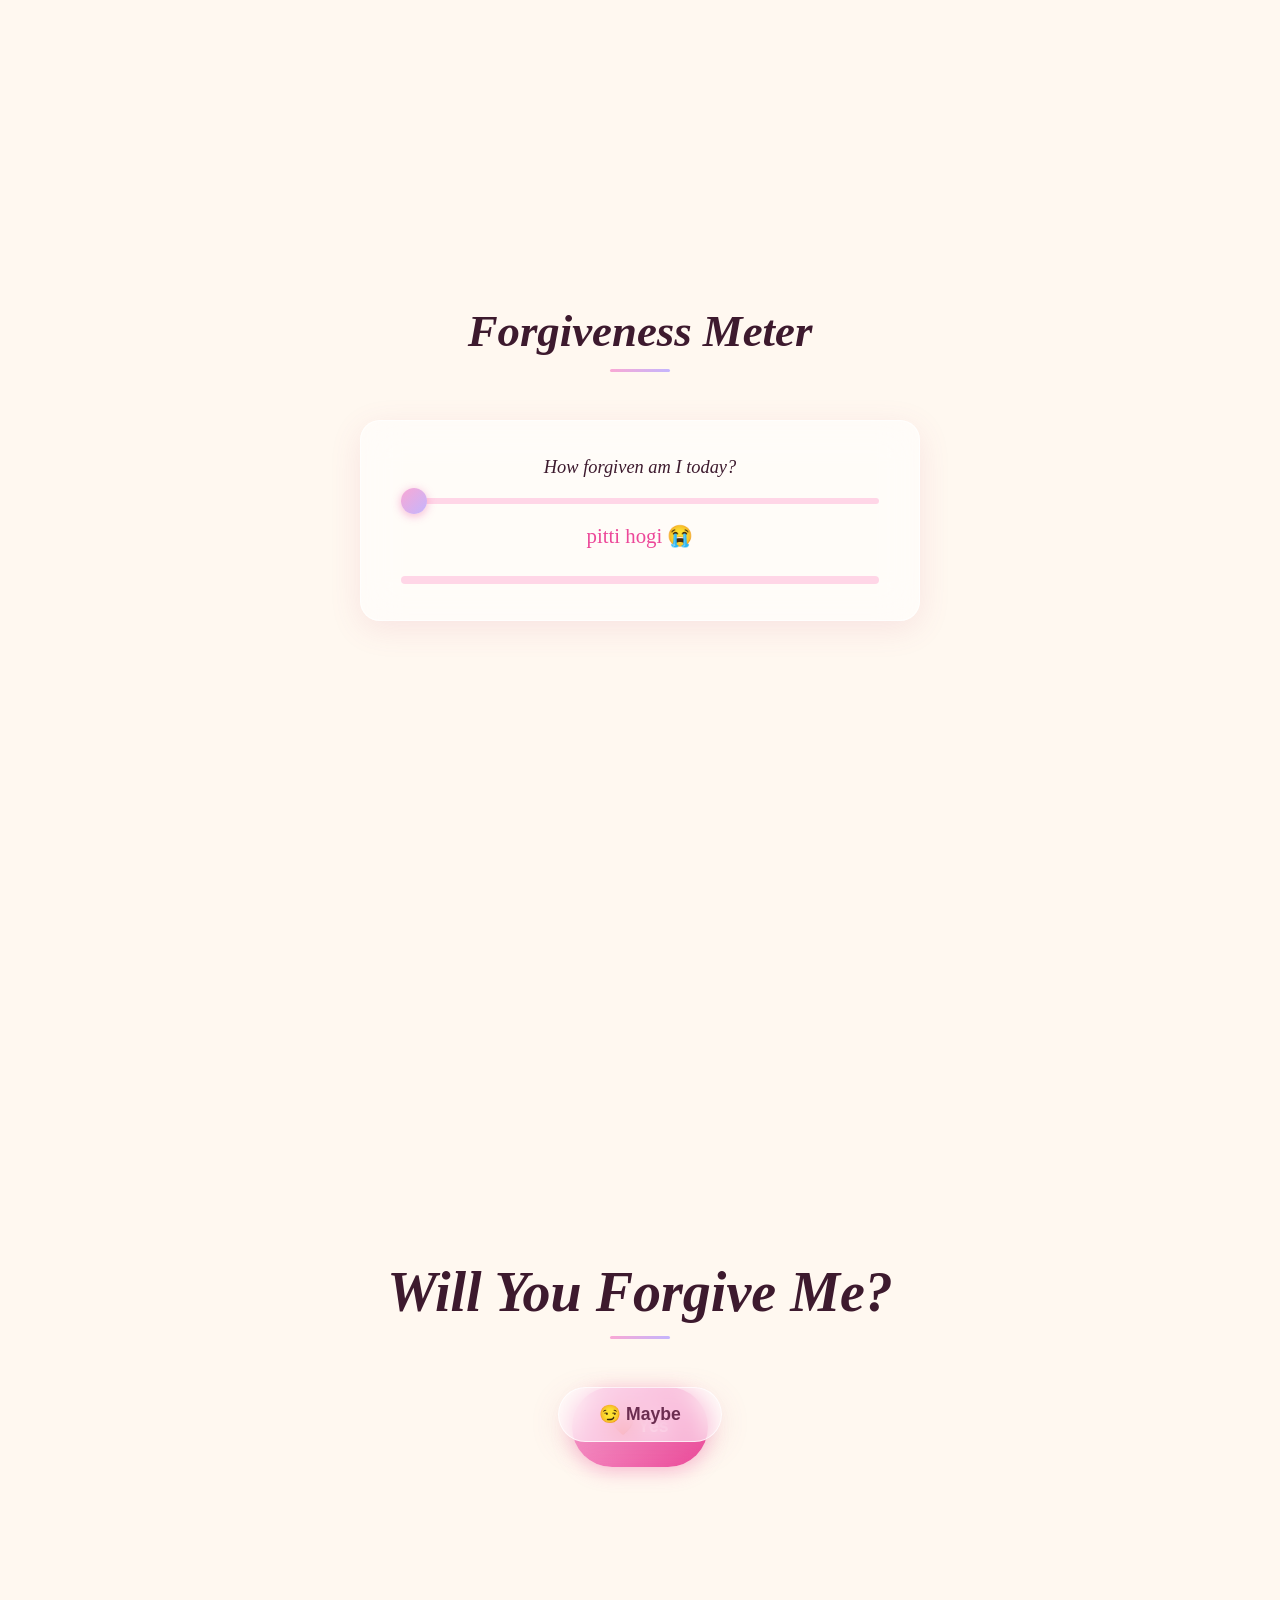
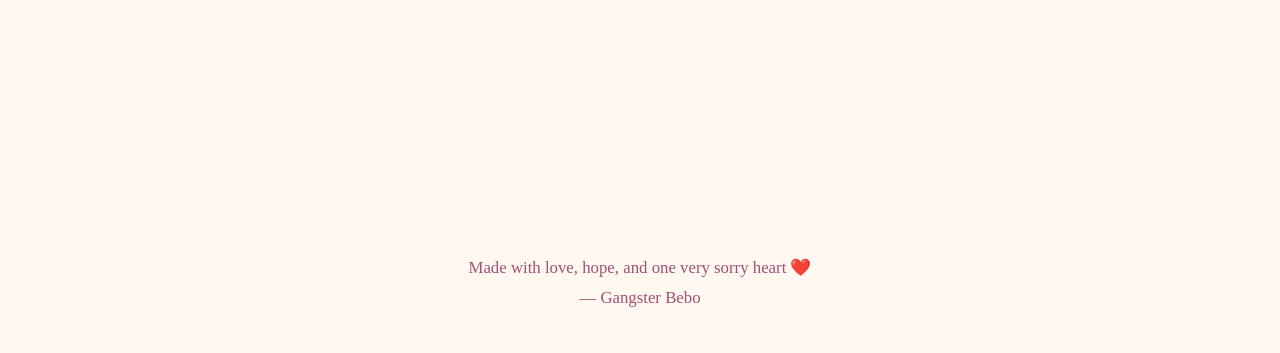
==== commit 4d5fd869: "Update index.html" ====
--- a/index.html
+++ b/index.html
@@ -173,7 +173,7 @@
 
   var GIRLFRIEND_NAME   = "Khushi";
   var MY_NAME           = "Gangster Bebo";
-  var START_DATE        = "2026-04-18T21:00:00";
+  var START_DATE        = "2026-04-27T21:00:00";
   var BG_MUSIC_URL      = "https://files.catbox.moe/e46wpk.mp3";
 
   var LETTER = [
